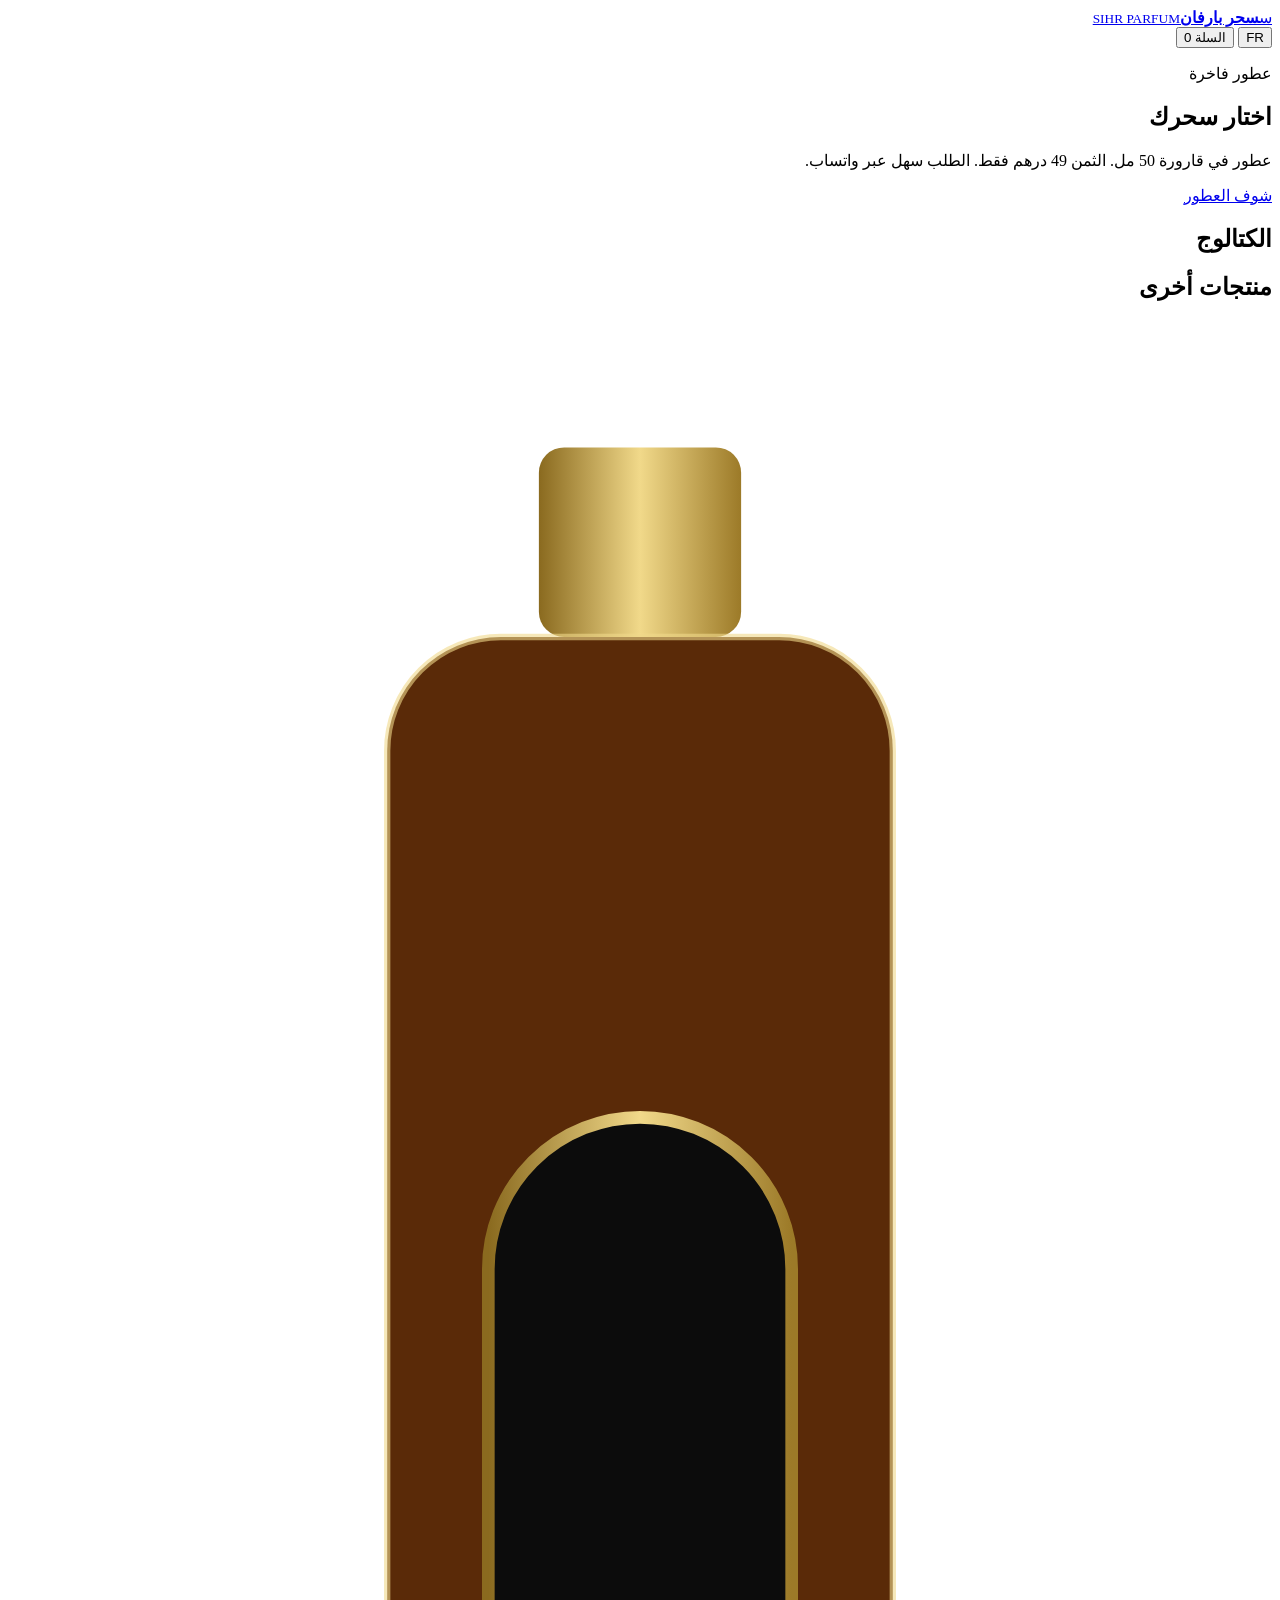
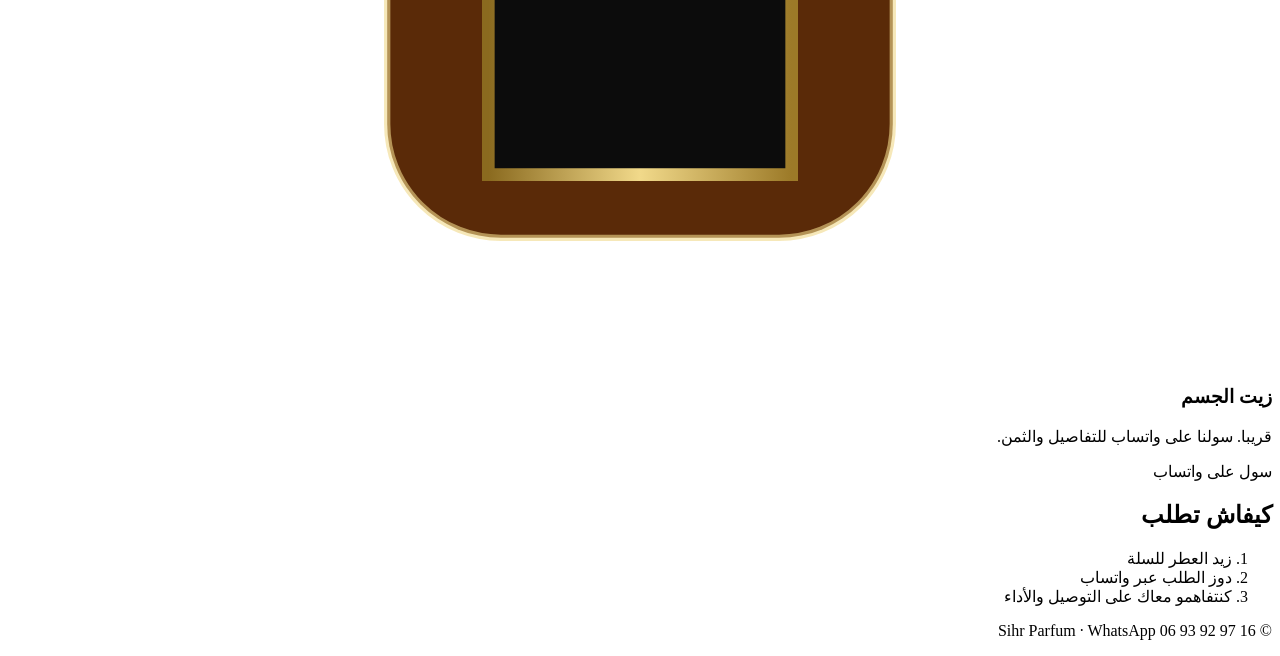
==== index.html @ 96562f35 "Fix missing newline at end of index.html" ====
<!doctype html>
<html lang="ar" dir="rtl">
<head>
<meta charset="utf-8">
<meta name="viewport" content="width=device-width,initial-scale=1">
<title>سحر بارفان | Sihr Parfum</title>
<meta name="description" content="سحر بارفان: عطور فاخرة 50 مل بـ 49 درهم. الطلب عبر واتساب. / Sihr Parfum: parfums 50 ml à 49 MAD, commande via WhatsApp.">
<meta name="theme-color" content="#3a0a17">
<link rel="stylesheet" href="style.css">
</head>
<body>
<header class="top">
  <a class="brand" href="#"><span class="mark">س</span><span><b data-i="brand">سحر بارفان</b><small>SIHR PARFUM</small></span></a>
  <div class="actions">
    <button id="lang" class="chip" aria-label="Language">FR</button>
    <button id="cartBtn" class="chip gold"><span data-i="cart">السلة</span> <span id="cnt">0</span></button>
  </div>
</header>

<section class="hero">
  <p class="eyebrow" data-i="eyebrow">عطور فاخرة</p>
  <h1 data-i="h1">اختار سحرك</h1>
  <p class="sub" data-i="sub">عطور في قارورة 50 مل. الثمن 49 درهم فقط. الطلب سهل عبر واتساب.</p>
  <a class="btn" href="#shop" data-i="shop">شوف العطور</a>
</section>

<section id="shop" class="wrap">
  <h2 data-i="catalog">الكتالوج</h2>
  <div id="grid" class="grid"></div>

  <h2 data-i="more">منتجات أخرى</h2>
  <div class="grid"><article class="card oil">
    <div class="art"><svg viewBox="0 0 200 260"><use href="#oilbottle"/></svg></div>
    <h3 data-i="oil">زيت الجسم</h3>
    <p class="muted" data-i="oilnote">قريبا. سولنا على واتساب للتفاصيل والثمن.</p>
    <a class="btn small" id="oilAsk" target="_blank" rel="noopener" data-i="ask">سول على واتساب</a>
  </article></div>
</section>

<section class="wrap how">
  <h2 data-i="howT">كيفاش تطلب</h2>
  <ol><li data-i="h1s">زيد العطر للسلة</li><li data-i="h2s">دوز الطلب عبر واتساب</li><li data-i="h3s">كنتفاهمو معاك على التوصيل والأداء</li></ol>
</section>

<footer>
  <p>© Sihr Parfum · <a id="waFoot" target="_blank" rel="noopener">WhatsApp 06 93 92 97 16</a></p>
</footer>

<div id="drawer" class="drawer" hidden>
  <div class="panel">
    <button class="x" id="closeCart" aria-label="close">✕</button>
    <h2 data-i="cart">السلة</h2>
    <div id="items"></div>
    <p id="empty" class="muted" data-i="empty">السلة فارغة.</p>
    <div class="total"><span data-i="total">المجموع</span><b id="total">0</b></div>
    <label><span data-i="name">الاسم</span><input id="name" autocomplete="name"></label>
    <label><span data-i="city">المدينة (اختياري)</span><input id="city" autocomplete="address-level2"></label>
    <a id="send" class="btn" target="_blank" rel="noopener" data-i="send">طلب عبر واتساب</a>
    <p class="muted tiny" data-i="cod">الأداء عند التوصيل، كنتفاهمو عليه فواتساب.</p>
  </div>
</div>

<div id="modal" class="drawer" hidden>
  <div class="panel" id="detail"></div>
</div>

<svg width="0" height="0" style="position:absolute">
 <defs>
  <linearGradient id="g" x1="0" x2="1"><stop offset="0" stop-color="#8a6a1f"/><stop offset=".5" stop-color="#f1d98a"/><stop offset="1" stop-color="#9c7a28"/></linearGradient>
  <linearGradient id="gl" x1="0" x2="1"><stop offset="0" stop-color="#d9dde2" stop-opacity=".55"/><stop offset=".4" stop-color="#fff" stop-opacity=".8"/><stop offset="1" stop-color="#9aa0a8" stop-opacity=".5"/></linearGradient>
  <symbol id="bottle" viewBox="0 0 200 260">
   <circle cx="100" cy="30" r="22" fill="url(#g)"/>
   <rect x="86" y="50" width="28" height="22" fill="url(#g)"/>
   <rect x="52" y="72" width="96" height="170" rx="14" fill="url(#gl)" stroke="#f1d98a" stroke-opacity=".5"/>
   <path d="M70 232V150a30 30 0 0 1 60 0v82z" fill="#0c0c0c"/>
   <path d="M70 232V150a30 30 0 0 1 60 0v82z" fill="none" stroke="url(#g)" stroke-width="2"/>
  </symbol>
  <symbol id="oilbottle" viewBox="0 0 200 260">
   <rect x="84" y="20" width="32" height="30" rx="4" fill="url(#g)"/>
   <rect x="60" y="50" width="80" height="190" rx="18" fill="#5a2a08" stroke="#f1d98a" stroke-opacity=".6"/>
   <path d="M76 230V150a24 24 0 0 1 48 0v80z" fill="#0c0c0c" stroke="url(#g)" stroke-width="2"/>
  </symbol>
 </defs>
</svg>
<script src="app.js"></script>
</body>
</html>
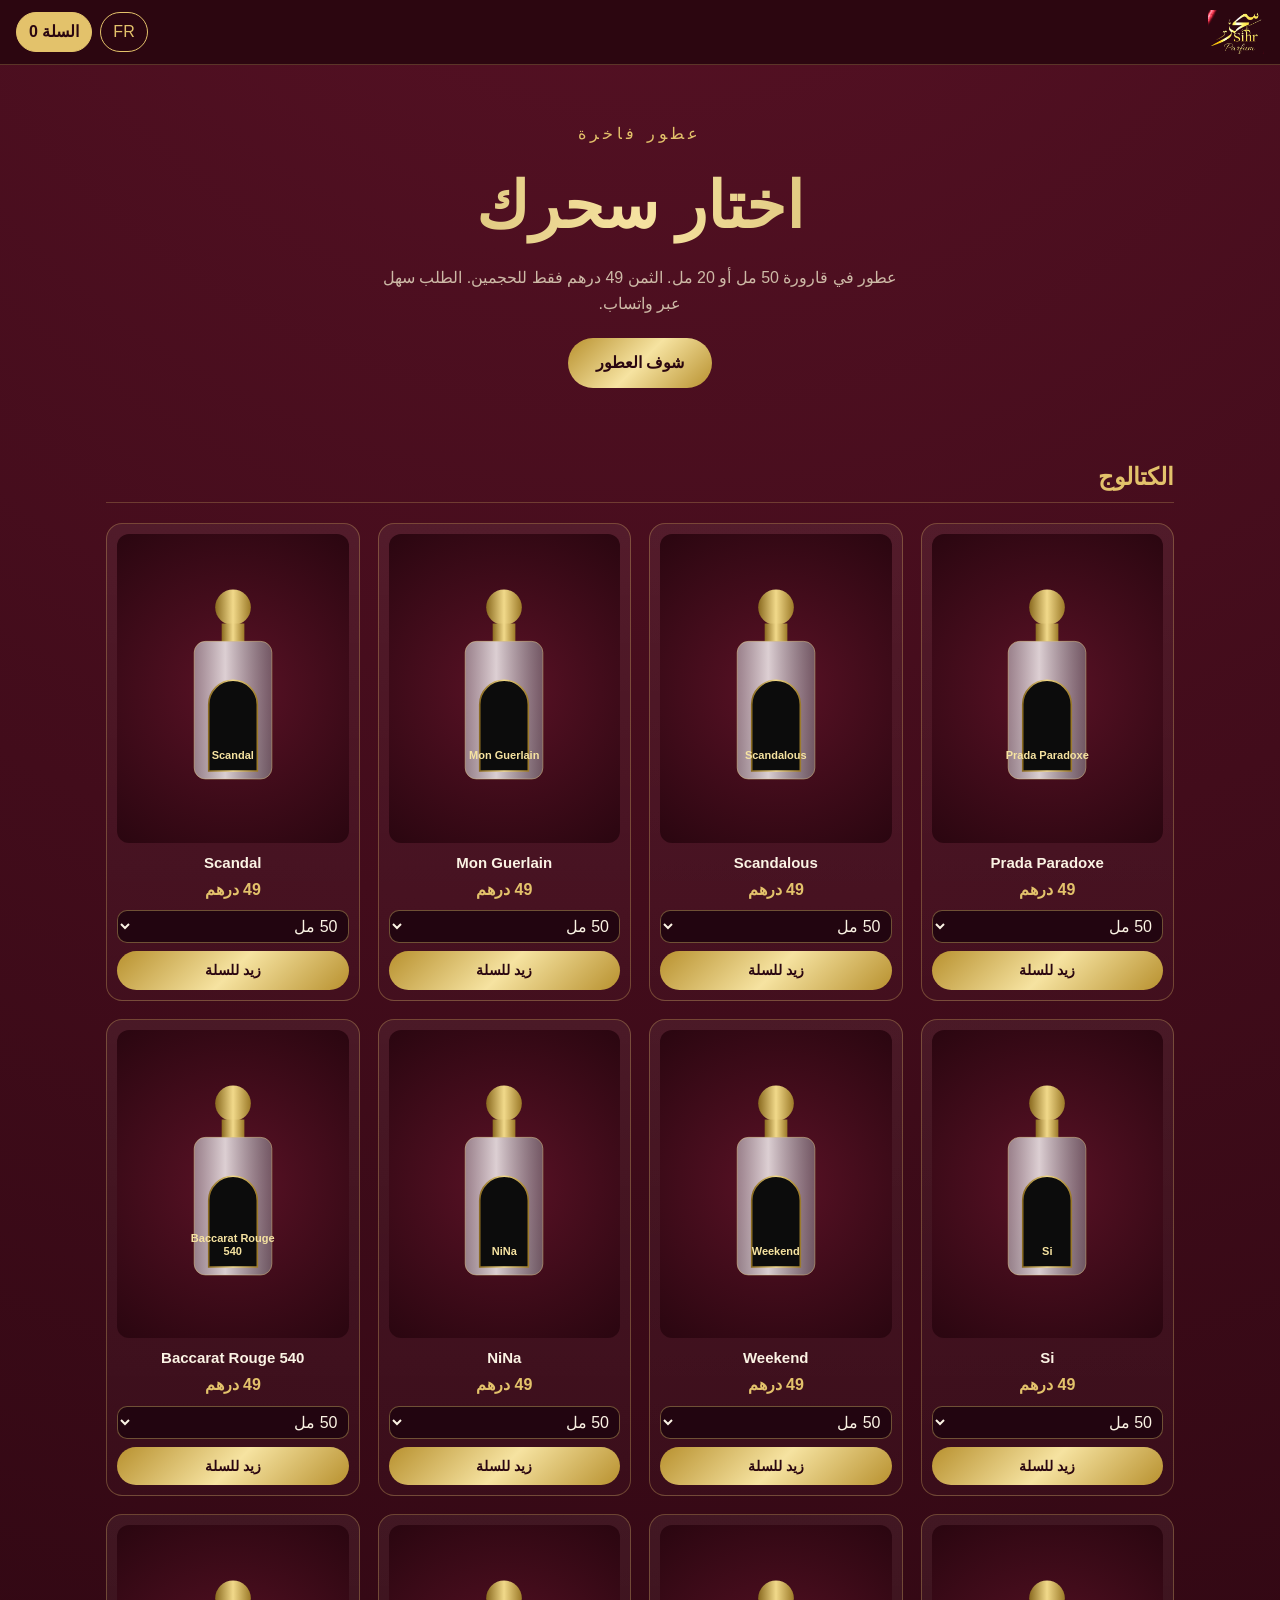
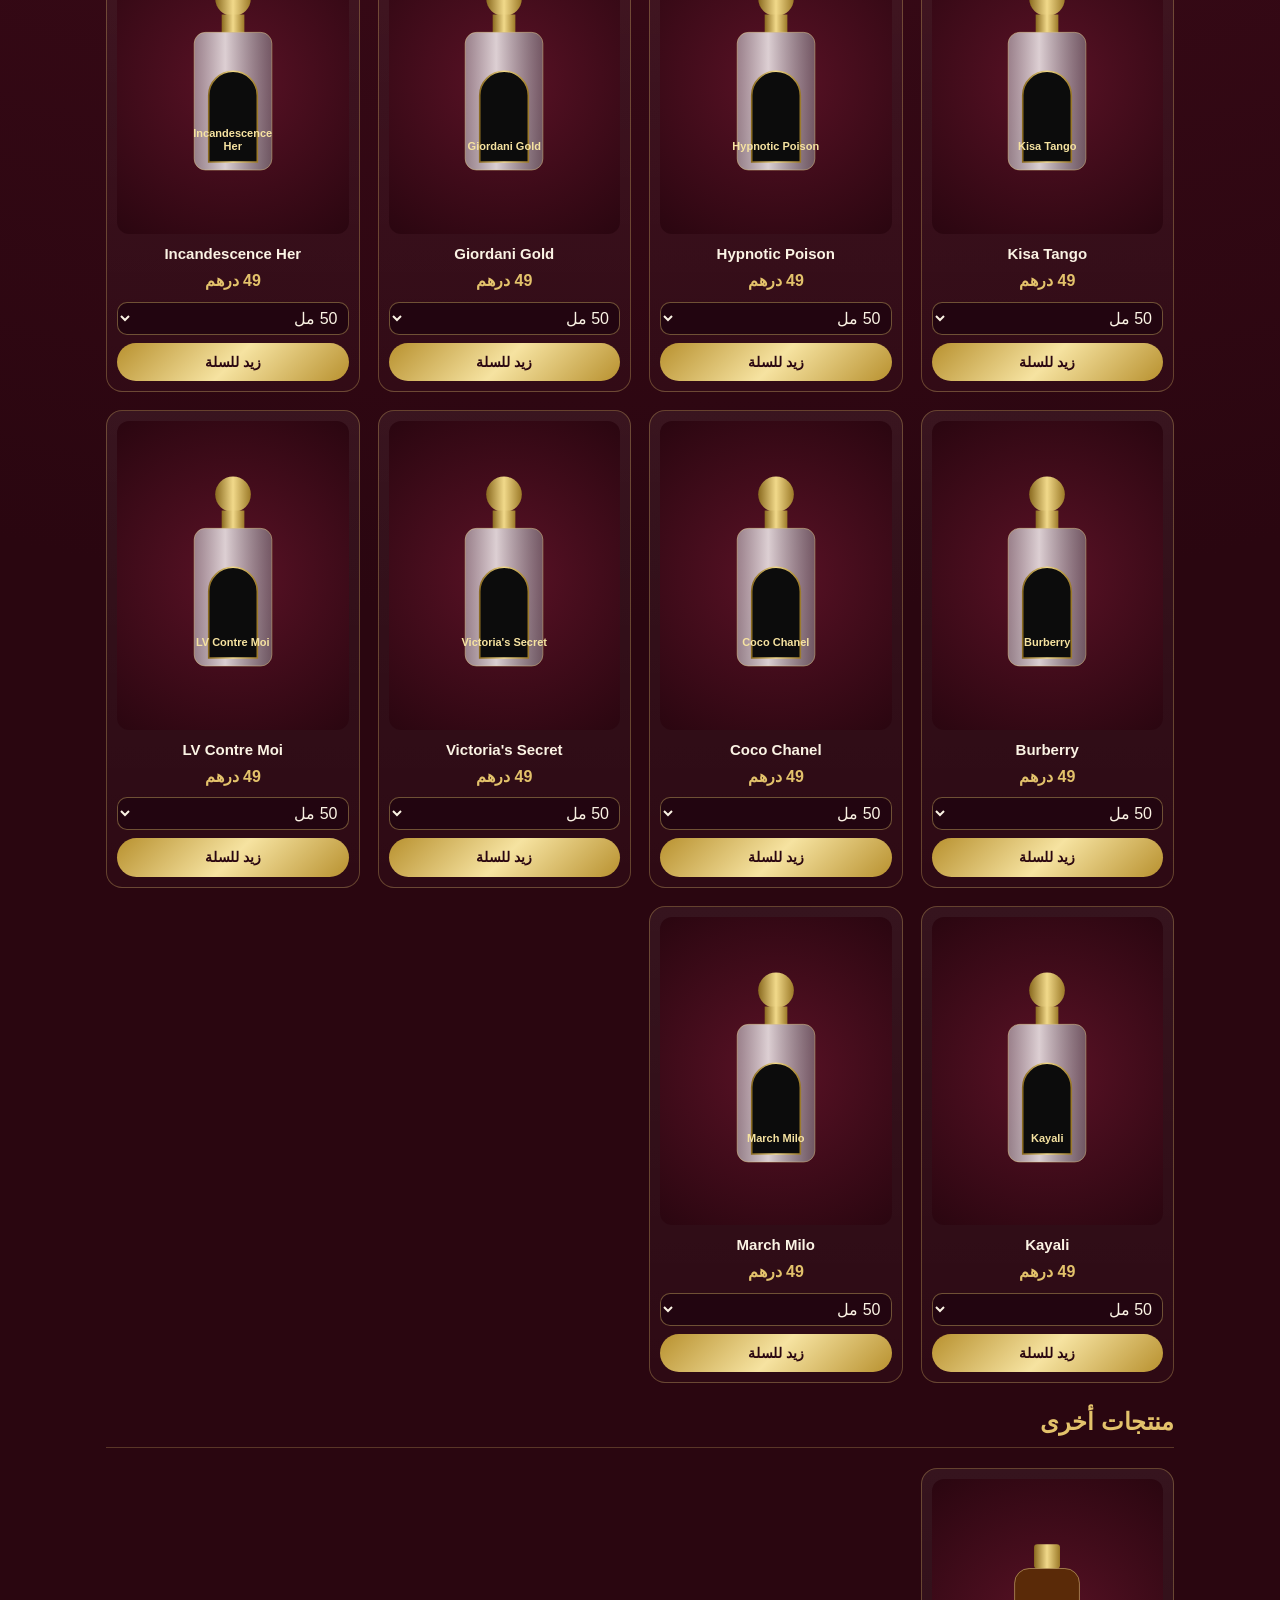
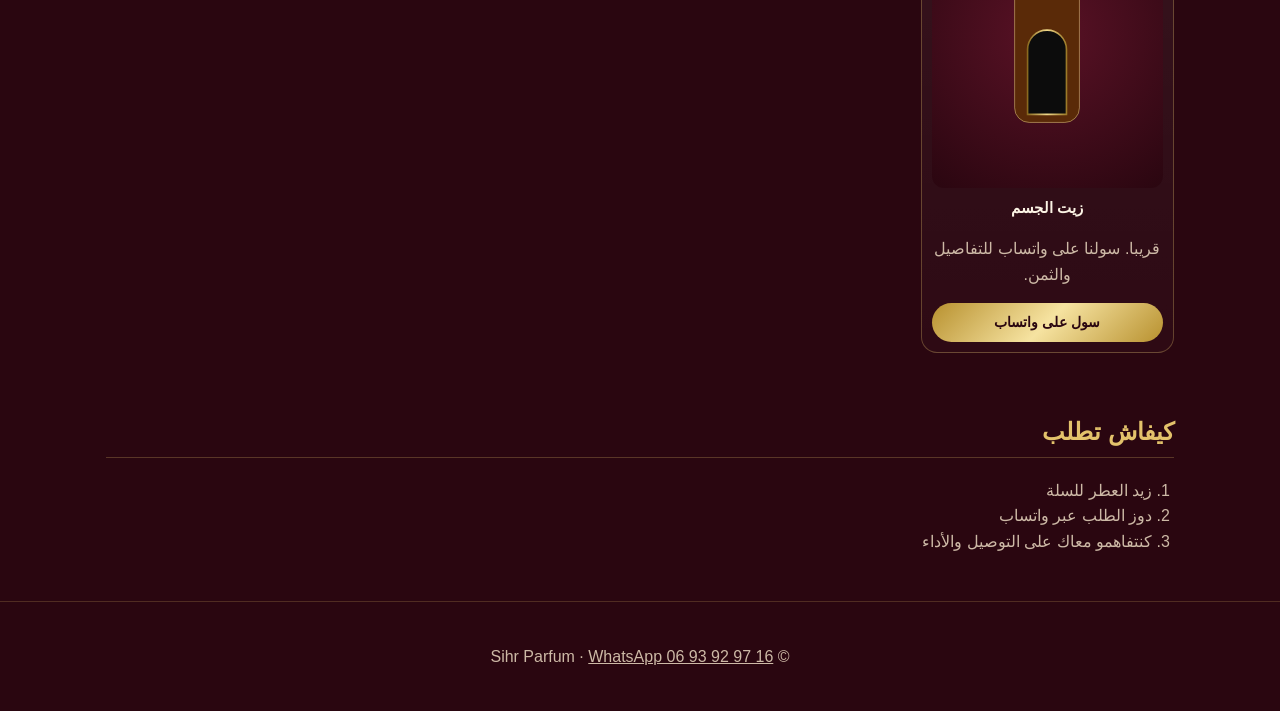
==== commit bd86332b: "Add favicon link and update brand logo" ====
--- a/index.html
+++ b/index.html
@@ -7,10 +7,11 @@
 <meta name="description" content="سحر بارفان: عطور فاخرة 50 مل بـ 49 درهم. الطلب عبر واتساب. / Sihr Parfum: parfums 50 ml à 49 MAD, commande via WhatsApp.">
 <meta name="theme-color" content="#3a0a17">
 <link rel="stylesheet" href="style.css">
+<link rel="icon" href="img/1-logo.png">
 </head>
 <body>
 <header class="top">
-  <a class="brand" href="#"><span class="mark">س</span><span><b data-i="brand">سحر بارفان</b><small>SIHR PARFUM</small></span></a>
+  <a class="brand" href="#"><img class="logo" src="img/1-logo.png" alt="Sihr Parfum" width="56" height="44"></a>
   <div class="actions">
     <button id="lang" class="chip" aria-label="Language">FR</button>
     <button id="cartBtn" class="chip gold"><span data-i="cart">السلة</span> <span id="cnt">0</span></button>
--- a/style.css
+++ b/style.css
@@ -0,0 +1,51 @@
+:root{--bg:#2a0610;--bg2:#3a0a17;--gold:#e3c26b;--gold2:#f6e3a1;--ink:#fbf3e4;--mut:#cdb9a6}
+*{box-sizing:border-box}
+body{margin:0;background:radial-gradient(circle at 50% -10%,#5a1226,var(--bg) 60%);color:var(--ink);font-family:"Segoe UI",Tahoma,Arial,sans-serif;line-height:1.6;min-height:100vh}
+a{color:inherit}
+.top{position:sticky;top:0;z-index:5;display:flex;justify-content:space-between;align-items:center;padding:10px 16px;background:rgba(42,6,16,.92);backdrop-filter:blur(8px);border-bottom:1px solid rgba(227,194,107,.25)}
+.brand{display:flex;gap:10px;align-items:center;text-decoration:none}
+.brand small{display:block;font-size:10px;letter-spacing:3px;color:var(--gold)}
+.mark{width:38px;height:38px;border-radius:50%;display:grid;place-items:center;font-size:22px;color:#2a0610;background:linear-gradient(135deg,#a8842c,var(--gold2),#a8842c)}
+.actions{display:flex;gap:8px}
+.chip{background:transparent;border:1px solid var(--gold);color:var(--gold);border-radius:20px;padding:6px 12px;font:inherit;cursor:pointer}
+.chip.gold{background:var(--gold);color:#2a0610;font-weight:700}
+.hero{text-align:center;padding:56px 20px 40px}
+.eyebrow{color:var(--gold);letter-spacing:4px;margin:0}
+.hero h1{font-size:clamp(36px,9vw,64px);margin:8px 0;background:linear-gradient(90deg,#a8842c,var(--gold2),#a8842c);-webkit-background-clip:text;background-clip:text;color:transparent}
+.sub{max-width:520px;margin:0 auto 22px;color:var(--mut)}
+.btn{display:inline-block;background:linear-gradient(135deg,#b8912f,var(--gold2),#b8912f);color:#2a0610;font-weight:700;text-decoration:none;border:0;border-radius:28px;padding:12px 28px;cursor:pointer;font:inherit;font-weight:700}
+.btn.small{padding:8px 18px;font-size:14px}
+.wrap{max-width:1100px;margin:auto;padding:10px 16px 30px}
+h2{color:var(--gold);border-bottom:1px solid rgba(227,194,107,.25);padding-bottom:6px}
+.grid{display:grid;grid-template-columns:repeat(2,1fr);gap:12px}
+@media(min-width:700px){.grid{grid-template-columns:repeat(4,1fr);gap:18px}}
+.card{background:linear-gradient(180deg,rgba(255,255,255,.06),rgba(255,255,255,.02));border:1px solid rgba(227,194,107,.3);border-radius:16px;padding:10px;text-align:center;display:flex;flex-direction:column}
+.card .art{cursor:pointer;aspect-ratio:3/4;display:grid;place-items:center;background:radial-gradient(circle,#5a1226,#2a0610);border-radius:12px;overflow:hidden;position:relative}
+.card .art svg{width:70%;height:auto}
+.card .art .nm{position:absolute;bottom:26%;left:0;right:0;font-size:11px;color:var(--gold2);font-weight:700;padding:0 30%;line-height:1.2;pointer-events:none}
+.card h3{margin:8px 0 0;font-size:15px}
+.price{color:var(--gold);font-weight:700;margin:2px 0 8px}
+.muted{color:var(--mut)}.tiny{font-size:12px}
+.how ol{padding-inline-start:22px;color:var(--mut)}
+footer{text-align:center;padding:26px;color:var(--mut);border-top:1px solid rgba(227,194,107,.2)}
+.drawer{position:fixed;inset:0;background:rgba(0,0,0,.65);z-index:10;display:flex;justify-content:center;align-items:flex-end}
+.drawer[hidden]{display:none}
+.panel{position:relative;background:var(--bg2);width:100%;max-width:520px;max-height:92vh;overflow:auto;border-radius:20px 20px 0 0;padding:20px;border:1px solid rgba(227,194,107,.35)}
+@media(min-width:700px){.drawer{align-items:center}.panel{border-radius:20px}}
+.x{position:absolute;top:10px;inset-inline-start:12px;background:none;border:0;color:var(--gold);font-size:20px;cursor:pointer}
+.row{display:flex;justify-content:space-between;align-items:center;gap:8px;padding:8px 0;border-bottom:1px solid rgba(255,255,255,.1)}
+.qty button{width:28px;height:28px;border-radius:50%;border:1px solid var(--gold);background:none;color:var(--gold);cursor:pointer}
+.qty span{display:inline-block;min-width:24px;text-align:center}
+.total{display:flex;justify-content:space-between;font-size:18px;margin:14px 0;color:var(--gold)}
+label{display:block;margin:8px 0}label span{display:block;font-size:13px;color:var(--mut)}
+input{width:100%;padding:10px;border-radius:10px;border:1px solid rgba(227,194,107,.4);background:#220510;color:var(--ink);font:inherit}
+#send{display:block;text-align:center;margin-top:12px}
+#send.off{opacity:.4;pointer-events:none}
+.dart{max-width:220px;margin:0 auto 10px}
+.dart .art{aspect-ratio:3/4;display:grid;place-items:center;background:radial-gradient(circle,#5a1226,#2a0610);border-radius:14px;position:relative}
+.dart svg{width:70%}
+.notes{background:rgba(255,255,255,.05);border-radius:12px;padding:10px 14px;margin:10px 0}
+.notes div{display:flex;gap:10px}.notes b{color:var(--gold);min-width:60px}
+.dn{text-align:center;margin:0}
+
+.sz{background:#220510;color:var(--ink);border:1px solid rgba(227,194,107,.4);border-radius:10px;padding:6px;margin:0 0 8px;font:inherit}
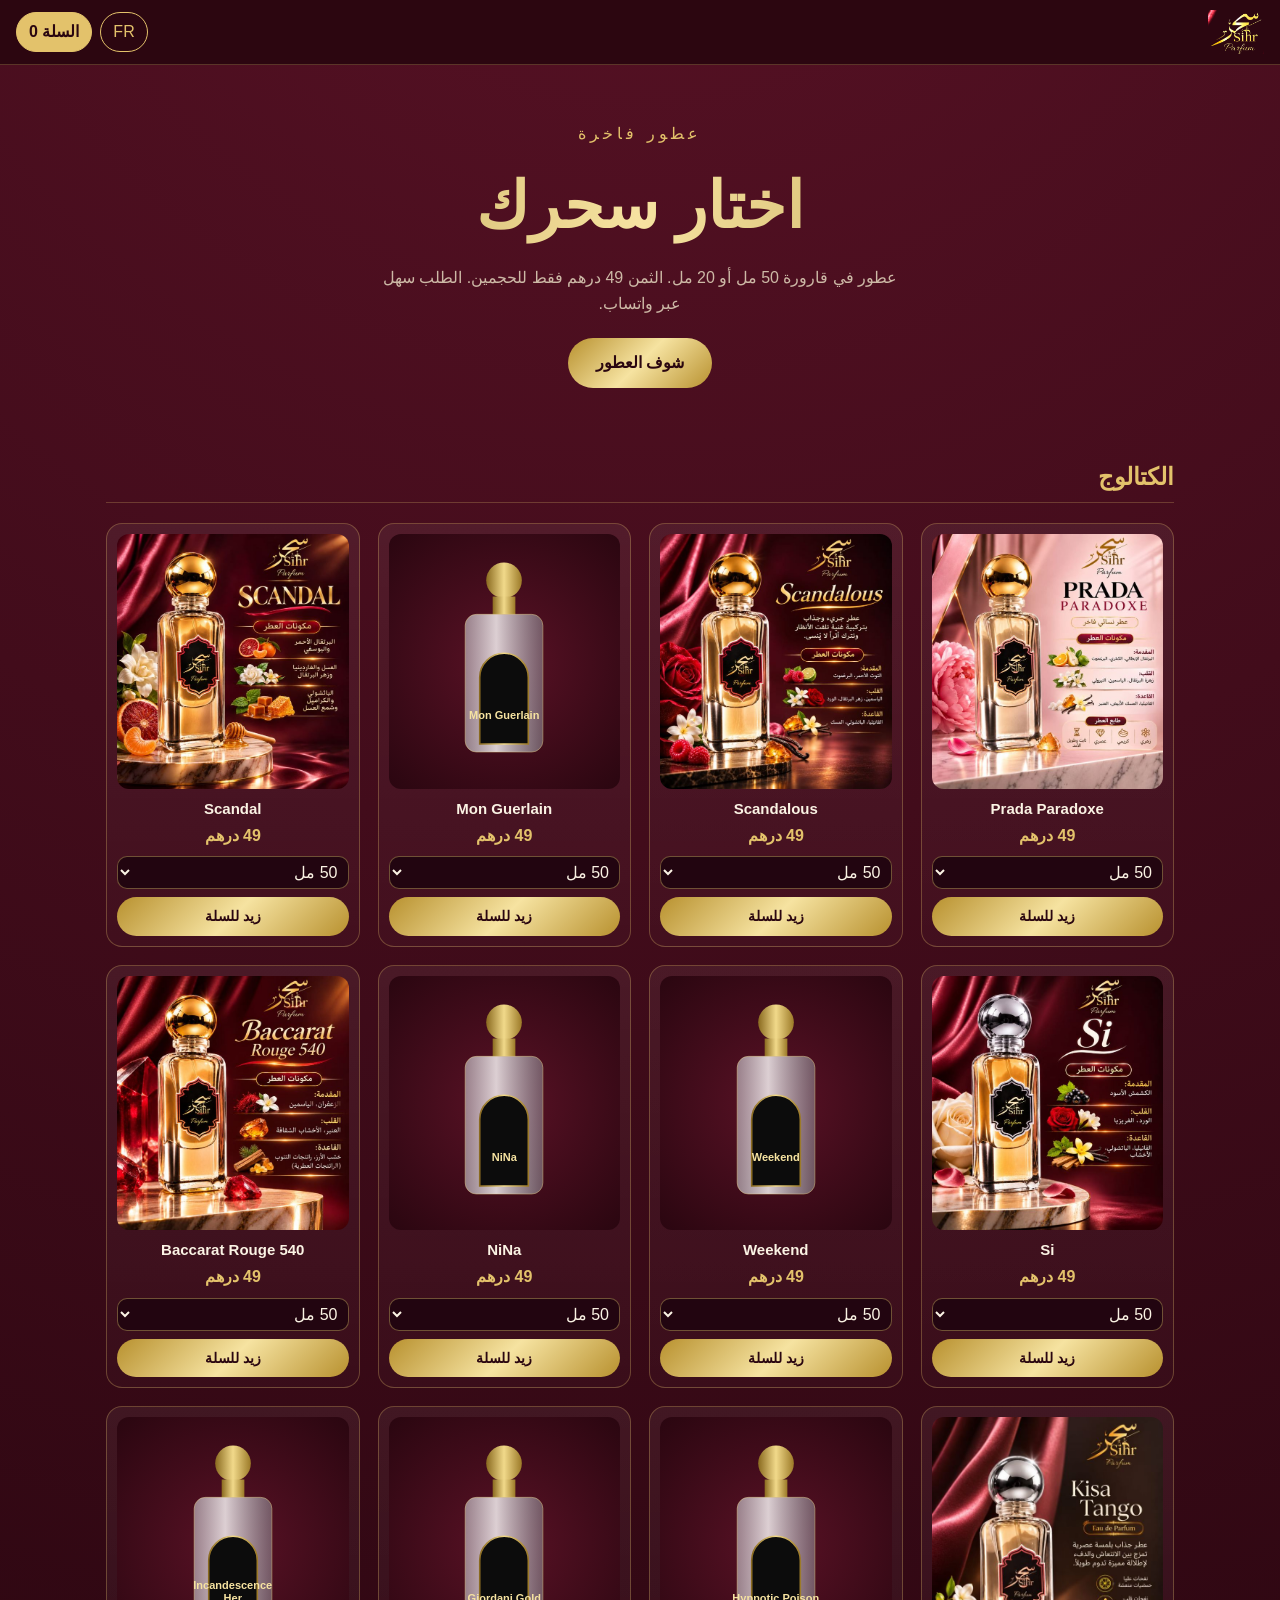
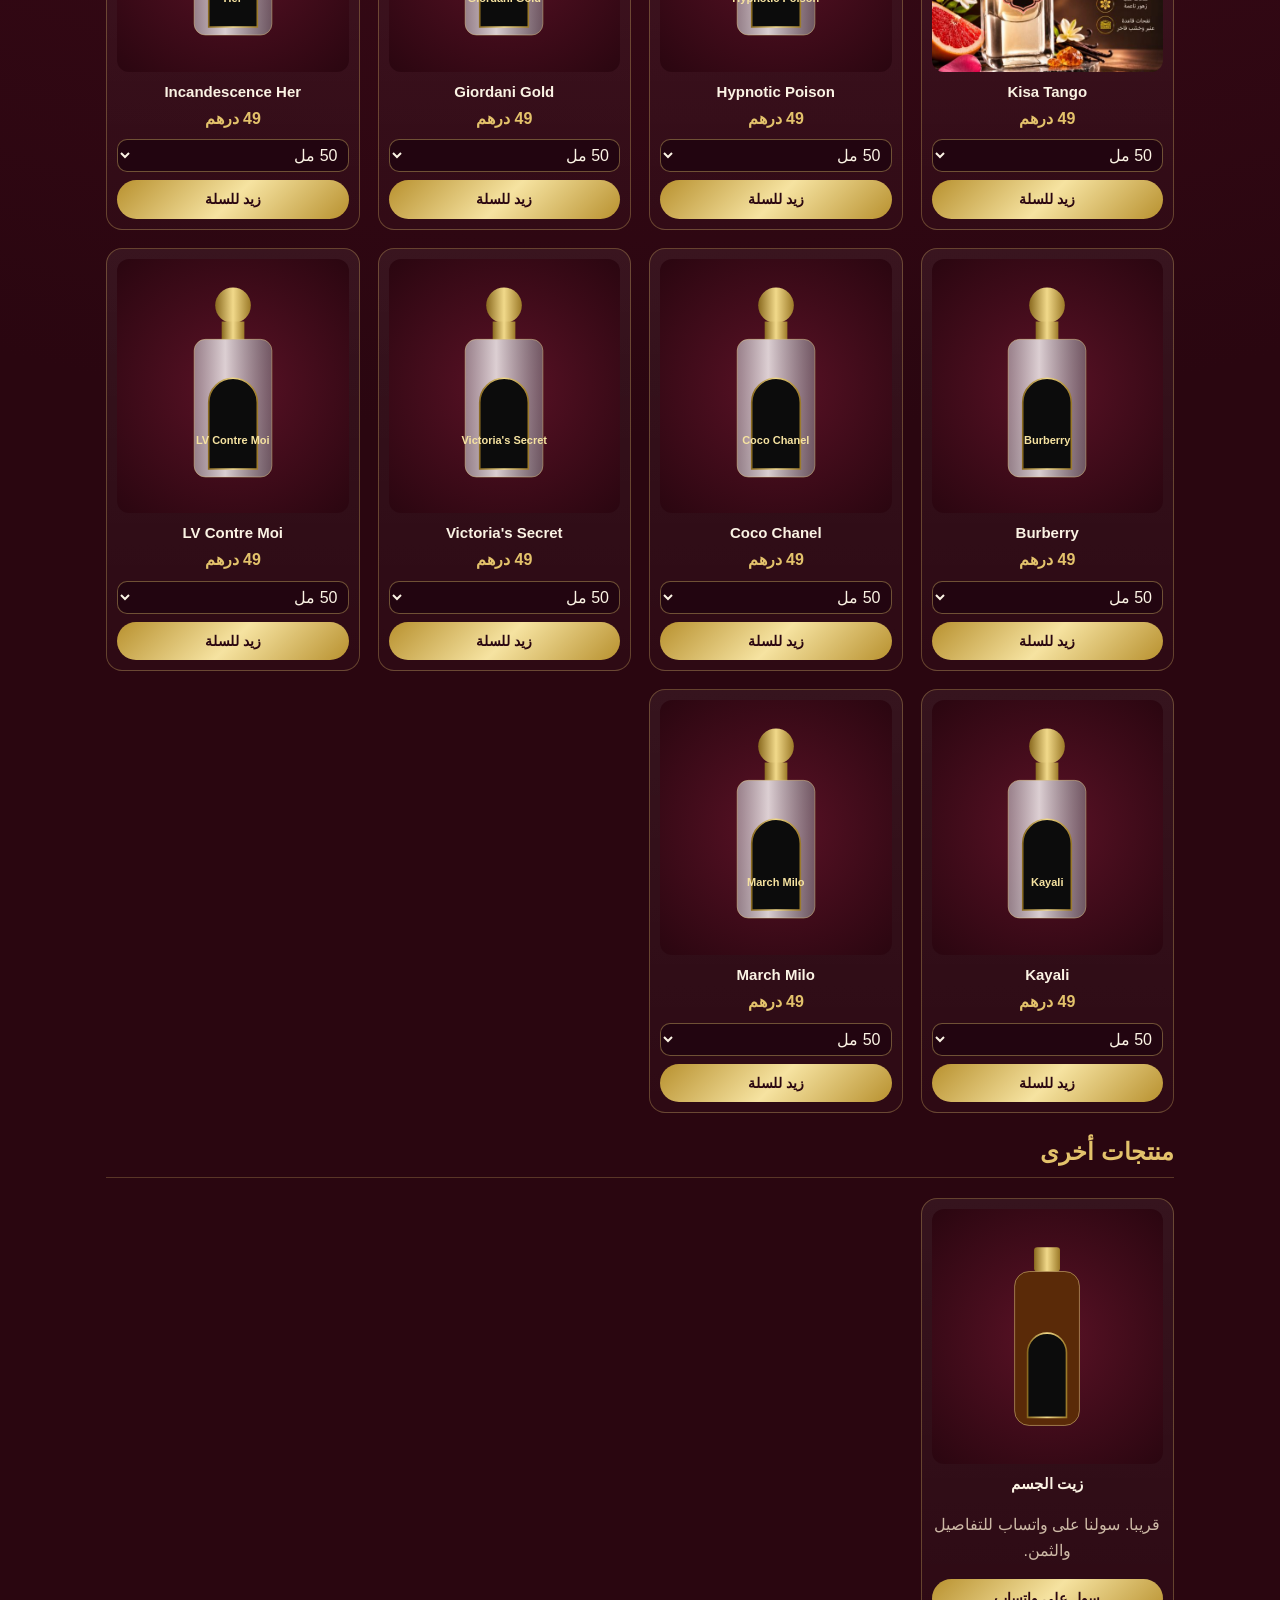
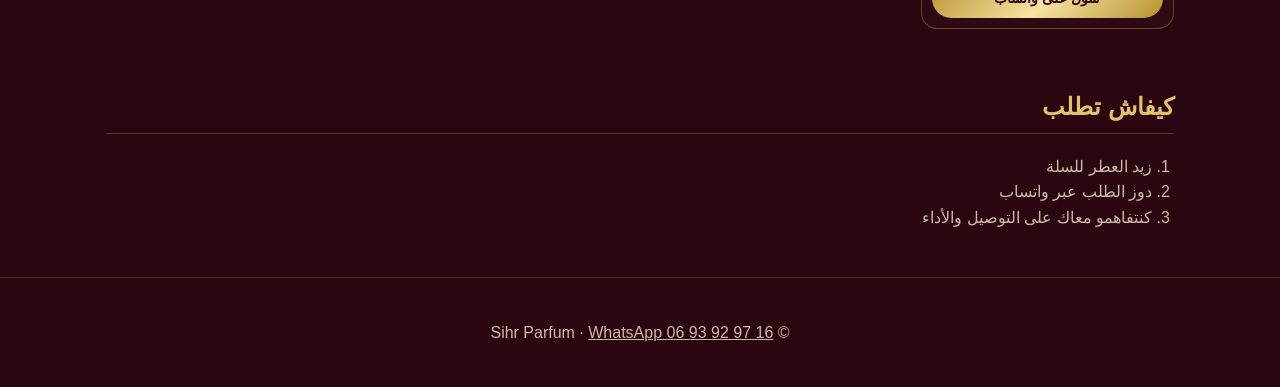
==== commit 3b360445: "Update logo dimensions and product description" ====
--- a/index.html
+++ b/index.html
@@ -11,7 +11,7 @@
 </head>
 <body>
 <header class="top">
-  <a class="brand" href="#"><img class="logo" src="img/1-logo.png" alt="Sihr Parfum" width="56" height="44"></a>
+  <a class="brand" href="#"><img class="logo" src="img/1-logo.png" alt="Sihr Parfum" width="61" height="48"></a>
   <div class="actions">
     <button id="lang" class="chip" aria-label="Language">FR</button>
     <button id="cartBtn" class="chip gold"><span data-i="cart">السلة</span> <span id="cnt">0</span></button>
@@ -21,7 +21,8 @@
 <section class="hero">
   <p class="eyebrow" data-i="eyebrow">عطور فاخرة</p>
   <h1 data-i="h1">اختار سحرك</h1>
-  <p class="sub" data-i="sub">عطور في قارورة 50 مل. الثمن 49 درهم فقط. الطلب سهل عبر واتساب.</p>
+  <p class="sub" data-i="sub">عطور في قارورة 50 مل أو 20 مل. الثمن 49 درهم فقط للحجمين.</p>
+  <div class="carousel"><div id="hero" class="slides"></div><div id="dots" class="dots"></div></div>
   <a class="btn" href="#shop" data-i="shop">شوف العطور</a>
 </section>
 
@@ -47,6 +48,8 @@
   <p>© Sihr Parfum · <a id="waFoot" target="_blank" rel="noopener">WhatsApp 06 93 92 97 16</a></p>
 </footer>
 
+<button id="bar" class="bar" hidden><span id="barTxt"></span></button>
+<div id="toast" class="toast"></div>
 <div id="drawer" class="drawer" hidden>
   <div class="panel">
     <button class="x" id="closeCart" aria-label="close">✕</button>
--- a/style.css
+++ b/style.css
@@ -49,3 +49,8 @@
 .dn{text-align:center;margin:0}
 
 .sz{background:#220510;color:var(--ink);border:1px solid rgba(227,194,107,.4);border-radius:10px;padding:6px;margin:0 0 8px;font:inherit}
+
+.card .art img{width:100%;height:100%;object-fit:cover}
+.card .art{aspect-ratio:1/1.1}
+.dart.wide{max-width:100%}
+.logo{height:44px;width:auto;display:block}
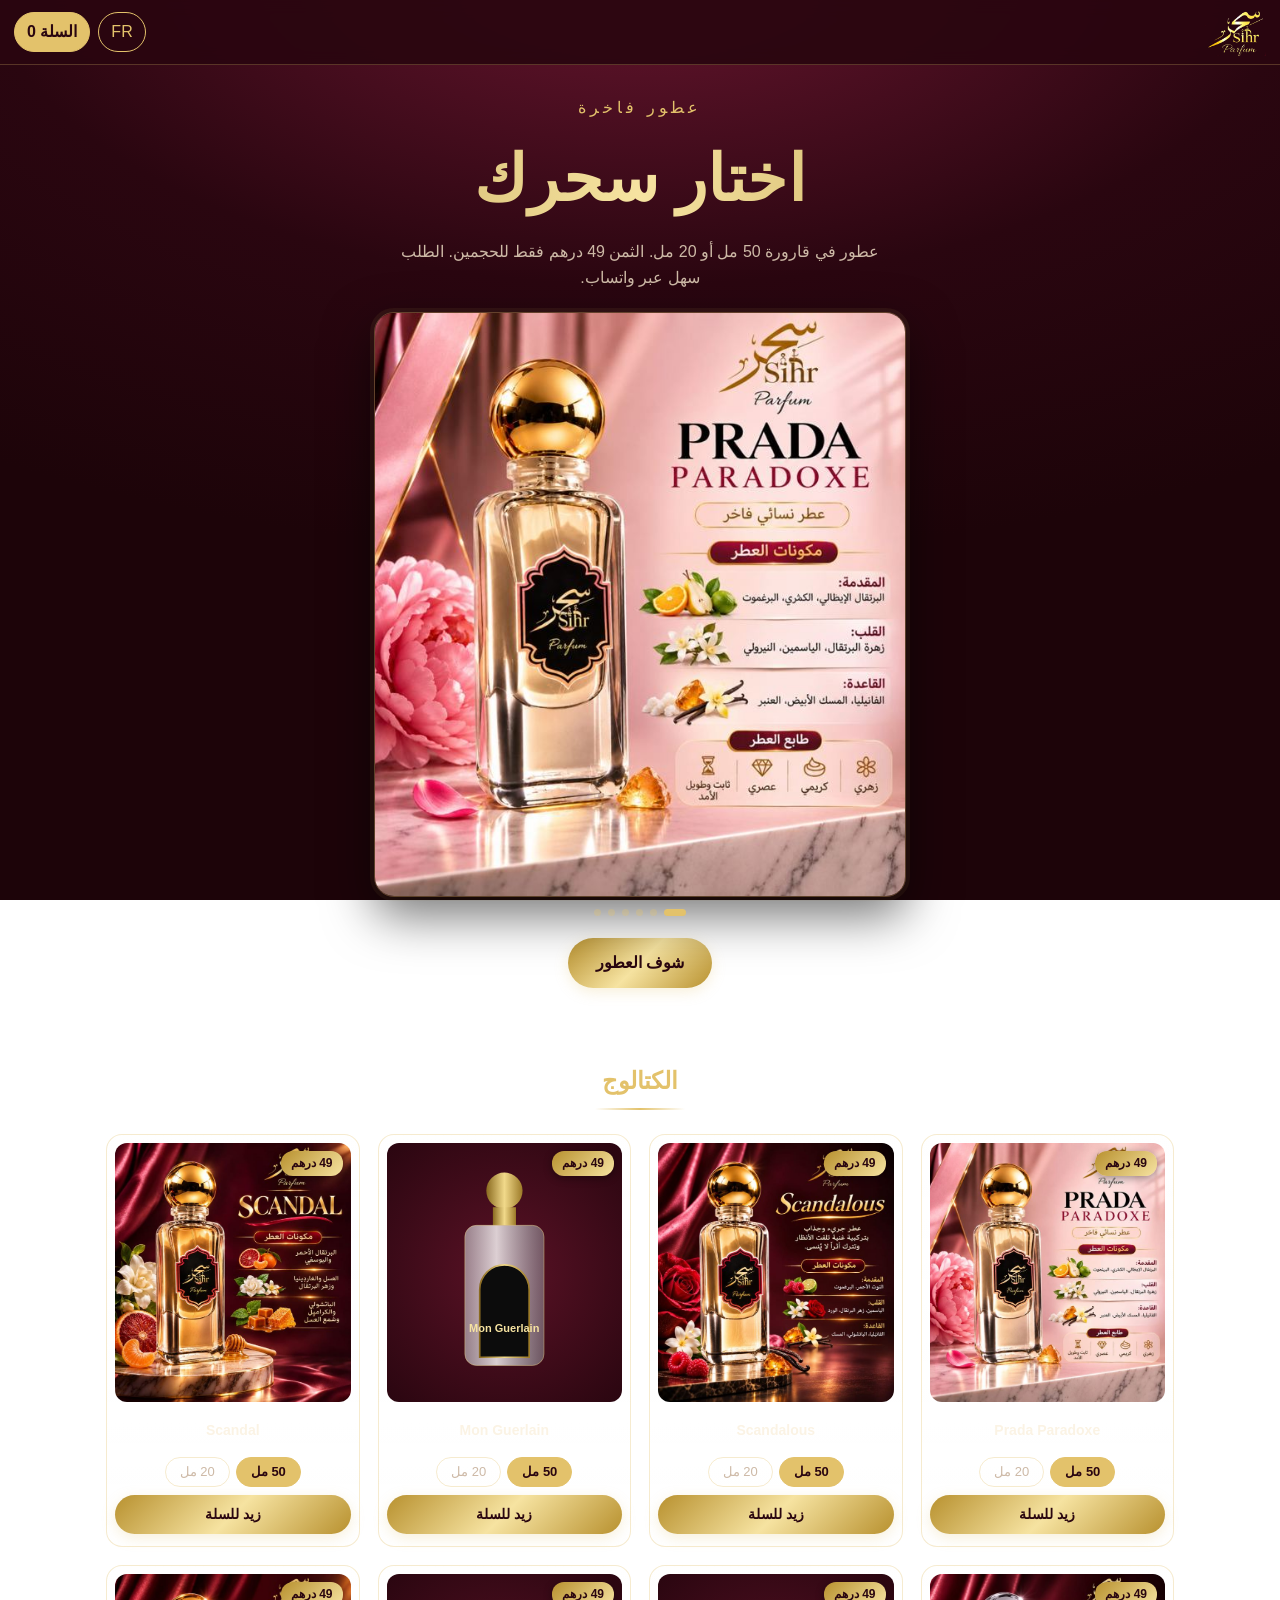
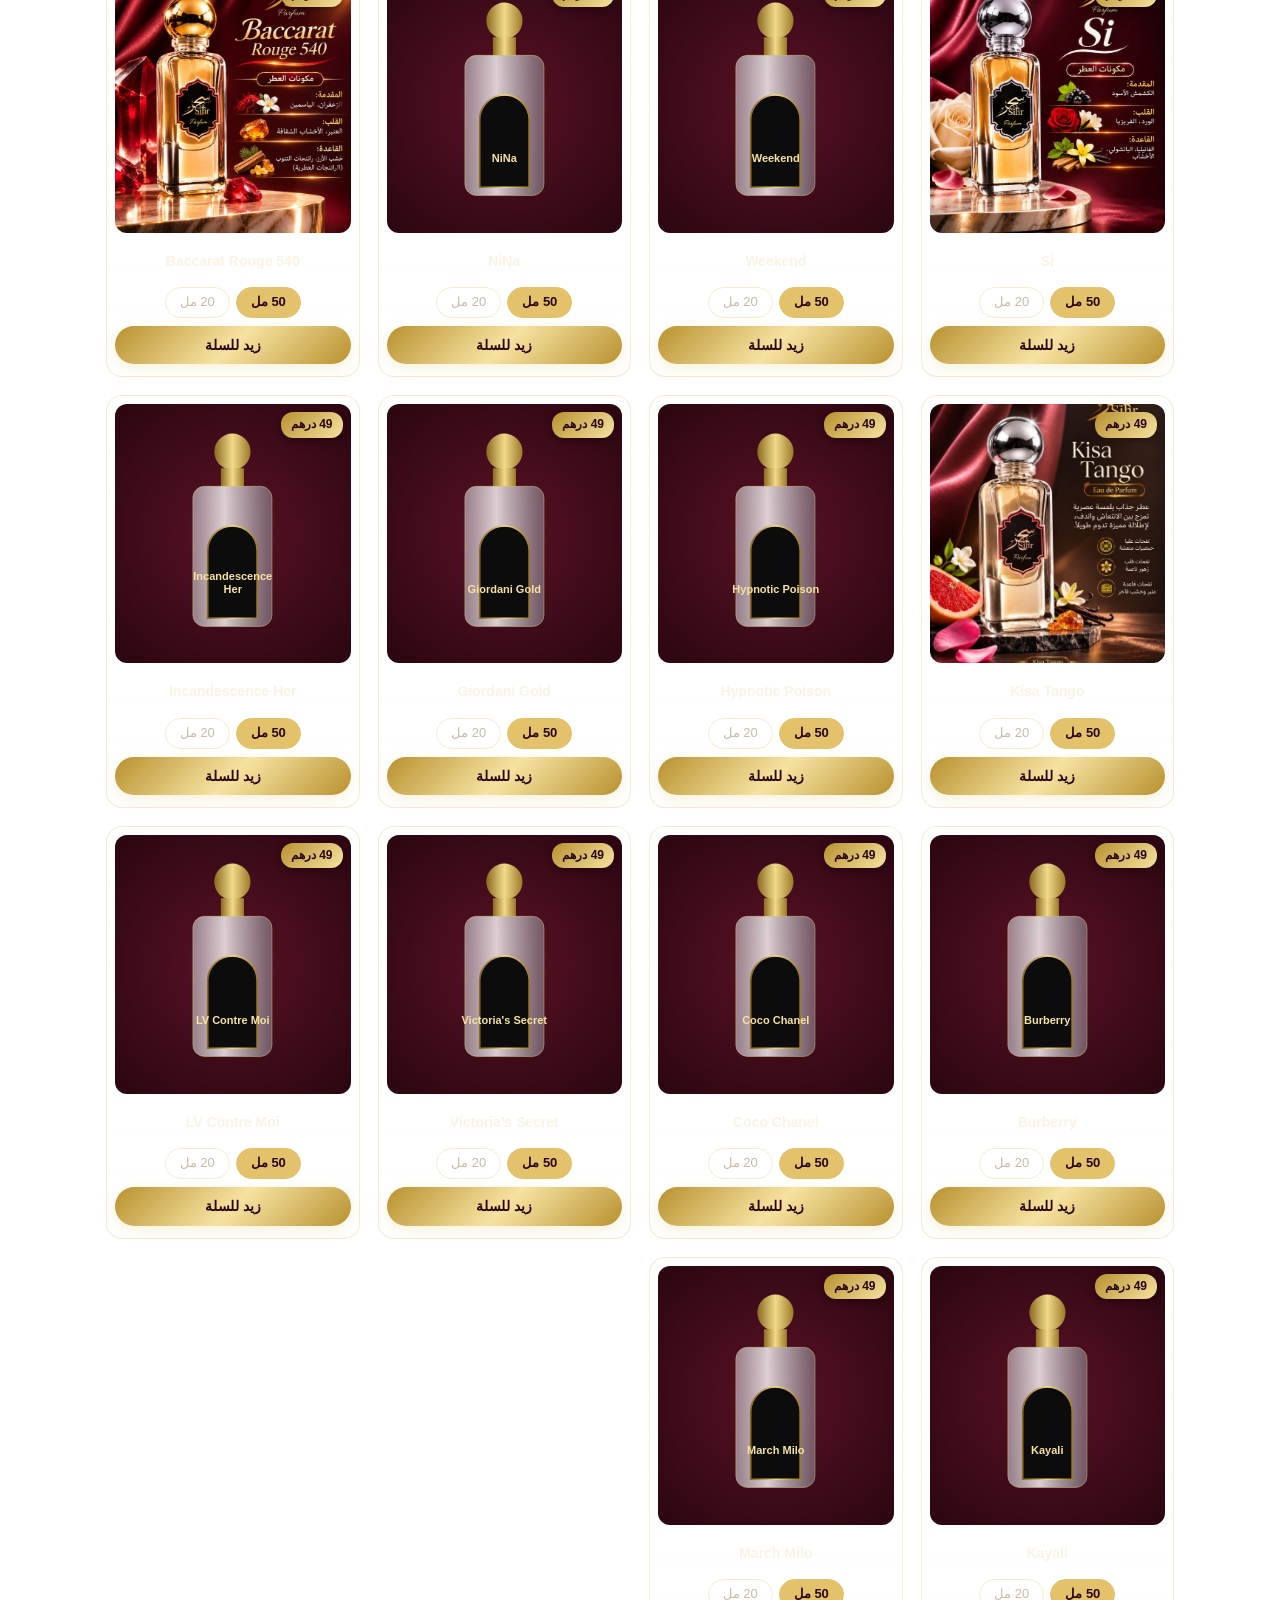
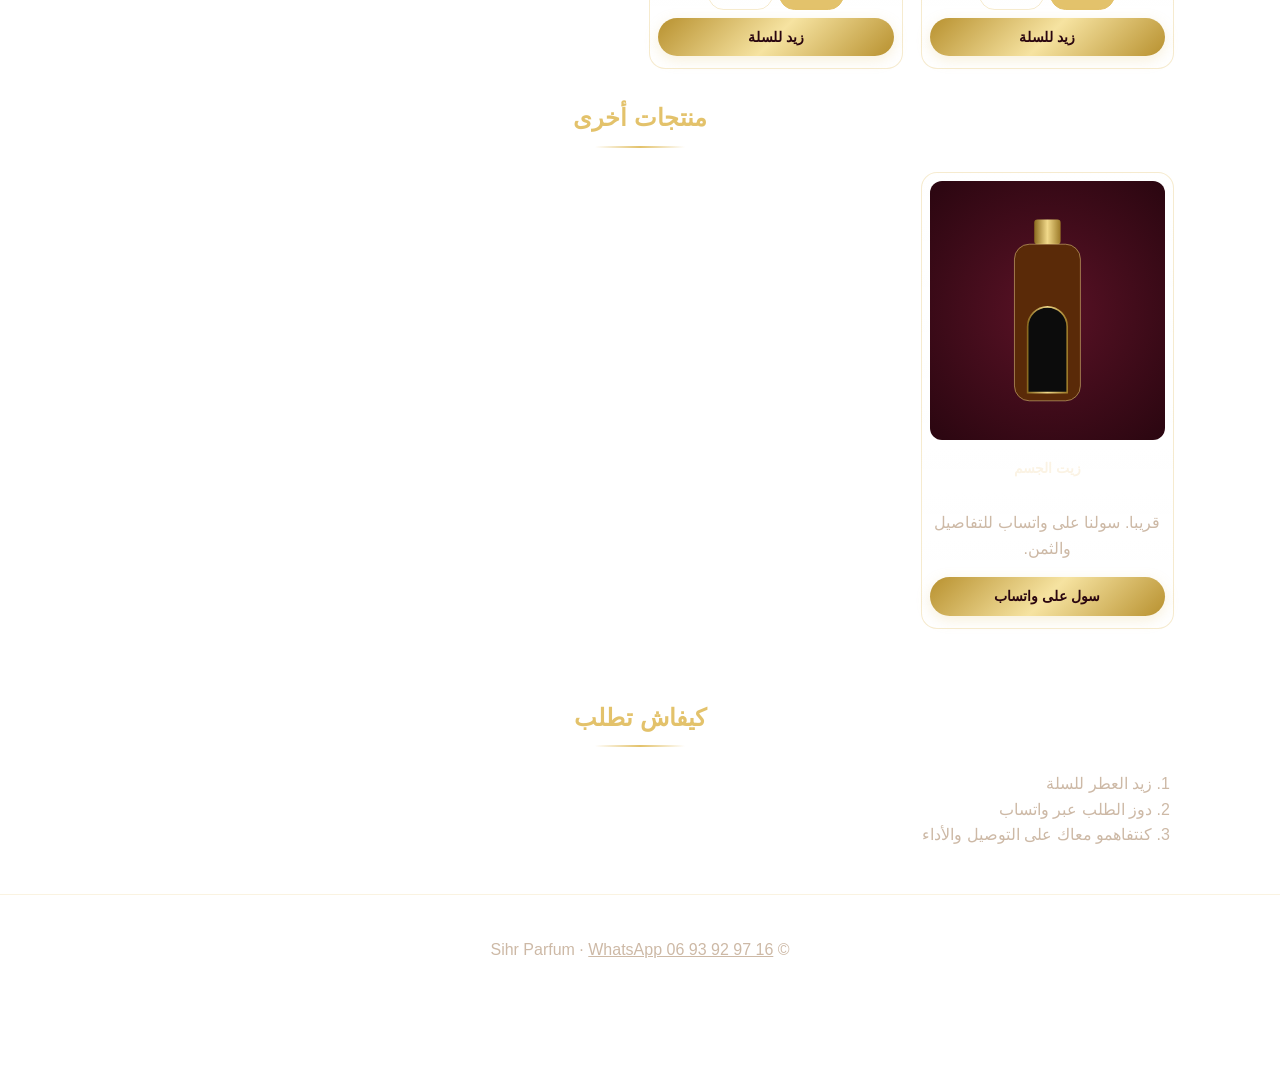
==== commit a80ef181: "Update favicon and logo in index.html" ====
--- a/index.html
+++ b/index.html
@@ -7,11 +7,11 @@
 <meta name="description" content="سحر بارفان: عطور فاخرة 50 مل بـ 49 درهم. الطلب عبر واتساب. / Sihr Parfum: parfums 50 ml à 49 MAD, commande via WhatsApp.">
 <meta name="theme-color" content="#3a0a17">
 <link rel="stylesheet" href="style.css">
-<link rel="icon" href="img/1-logo.png">
+<link rel="icon" href="img/8-logo.png">
 </head>
 <body>
 <header class="top">
-  <a class="brand" href="#"><img class="logo" src="img/1-logo.png" alt="Sihr Parfum" width="61" height="48"></a>
+  <a class="brand" href="#"><img class="logo" src="img/8-logo.png" alt="Sihr Parfum" width="61" height="48"></a>
   <div class="actions">
     <button id="lang" class="chip" aria-label="Language">FR</button>
     <button id="cartBtn" class="chip gold"><span data-i="cart">السلة</span> <span id="cnt">0</span></button>
--- a/style.css
+++ b/style.css
@@ -53,4 +53,54 @@
 .card .art img{width:100%;height:100%;object-fit:cover}
 .card .art{aspect-ratio:1/1.1}
 .dart.wide{max-width:100%}
-.logo{height:44px;width:auto;display:block}
+.logo{height:48px;width:auto;display:block}
+
+/* v2 */
+:root{--line:rgba(227,194,107,.32)}
+body{background:radial-gradient(1200px 600px at 50% -5%,#6a1630 0,#2a0610 55%,#1d0409 100%) fixed}
+.top{padding:8px 14px}
+.hero{padding:30px 0 34px}
+.hero h1{font-family:"Amiri","Traditional Arabic",Georgia,serif;letter-spacing:.5px}
+.hero .sub{padding:0 18px}
+.carousel{position:relative;max-width:560px;margin:6px auto 22px;padding:0 14px}
+.slides{display:flex;overflow-x:auto;scroll-snap-type:x mandatory;scrollbar-width:none;border-radius:20px;border:1px solid var(--line);box-shadow:0 18px 50px rgba(0,0,0,.55),0 0 0 4px rgba(227,194,107,.07)}
+.slides::-webkit-scrollbar{display:none}
+.slide{flex:0 0 100%;scroll-snap-align:center;cursor:pointer;aspect-ratio:1/1.1}
+.slide img{width:100%;height:100%;object-fit:cover;display:block}
+.dots{display:flex;justify-content:center;gap:7px;margin-top:12px}
+.dots i{width:7px;height:7px;border-radius:50%;background:rgba(227,194,107,.3);transition:.3s;cursor:pointer}
+.dots i.on{background:var(--gold);width:22px;border-radius:5px}
+h2{text-align:center;border:0;font-size:24px;position:relative;margin:30px 0 18px}
+h2:after{content:"";display:block;width:90px;height:2px;margin:8px auto 0;background:linear-gradient(90deg,transparent,var(--gold),transparent)}
+.card{padding:8px 8px 12px;transition:transform .25s,box-shadow .25s;border-color:var(--line)}
+.card:hover{transform:translateY(-4px);box-shadow:0 12px 30px rgba(0,0,0,.45)}
+.media{position:relative;cursor:pointer;border-radius:12px;overflow:hidden}
+.media .art{aspect-ratio:1/1.1;border-radius:0}
+.badge{position:absolute;top:8px;inset-inline-start:8px;background:linear-gradient(135deg,#b8912f,var(--gold2));color:#2a0610;font-weight:700;font-size:12px;padding:3px 10px;border-radius:12px;box-shadow:0 2px 8px rgba(0,0,0,.4)}
+.card h3{font-size:14px;margin:10px 0 8px;min-height:2.6em;display:flex;align-items:center;justify-content:center}
+.pills{display:flex;justify-content:center;gap:6px;margin-bottom:8px}
+.pill{background:transparent;color:var(--mut);border:1px solid var(--line);border-radius:16px;padding:4px 14px;font:inherit;font-size:13px;cursor:pointer;transition:.2s}
+.pill.on{background:var(--gold);color:#2a0610;border-color:var(--gold);font-weight:700}
+.btn.full{display:block;width:100%;text-align:center;margin-top:10px}
+.btn{box-shadow:0 4px 14px rgba(227,194,107,.25)}
+.btn:active{transform:scale(.97)}
+.panel{animation:up .28s ease}
+@keyframes up{from{transform:translateY(40px);opacity:0}to{transform:none;opacity:1}}
+.dart{max-width:100%;border-radius:14px;overflow:hidden;margin-bottom:12px}
+.dart img{display:block}
+.dart .art{aspect-ratio:1/1.1}
+.notes{border:1px solid var(--line)}
+.notes .nt{display:block;margin-bottom:6px}
+.notes div{padding:5px 0;border-top:1px solid rgba(255,255,255,.08)}
+.dn{font-size:22px;margin:4px 0}.panel .pills{margin:8px 0}
+.bar{position:fixed;bottom:14px;left:50%;transform:translateX(-50%);z-index:8;background:linear-gradient(135deg,#b8912f,var(--gold2),#b8912f);color:#2a0610;font:inherit;font-weight:700;border:0;border-radius:30px;padding:13px 26px;box-shadow:0 8px 28px rgba(0,0,0,.6);cursor:pointer;animation:up .3s ease;white-space:nowrap}
+.bar[hidden]{display:none}
+.toast{position:fixed;top:68px;left:50%;transform:translate(-50%,-20px);background:#1d0409;border:1px solid var(--gold);color:var(--gold2);padding:8px 18px;border-radius:20px;z-index:20;opacity:0;pointer-events:none;transition:.25s}
+.toast.show{opacity:1;transform:translate(-50%,0)}
+footer{padding-bottom:90px}
+@media(prefers-reduced-motion:reduce){*{animation:none!important;transition:none!important}}
+.grid{grid-template-columns:repeat(2,minmax(0,1fr))}
+@media(min-width:700px){.grid{grid-template-columns:repeat(4,minmax(0,1fr))}}
+.media img,.dart img{width:100%;height:auto;display:block}
+.media img{aspect-ratio:1/1.1;object-fit:cover}
+.slide img{max-width:100%}
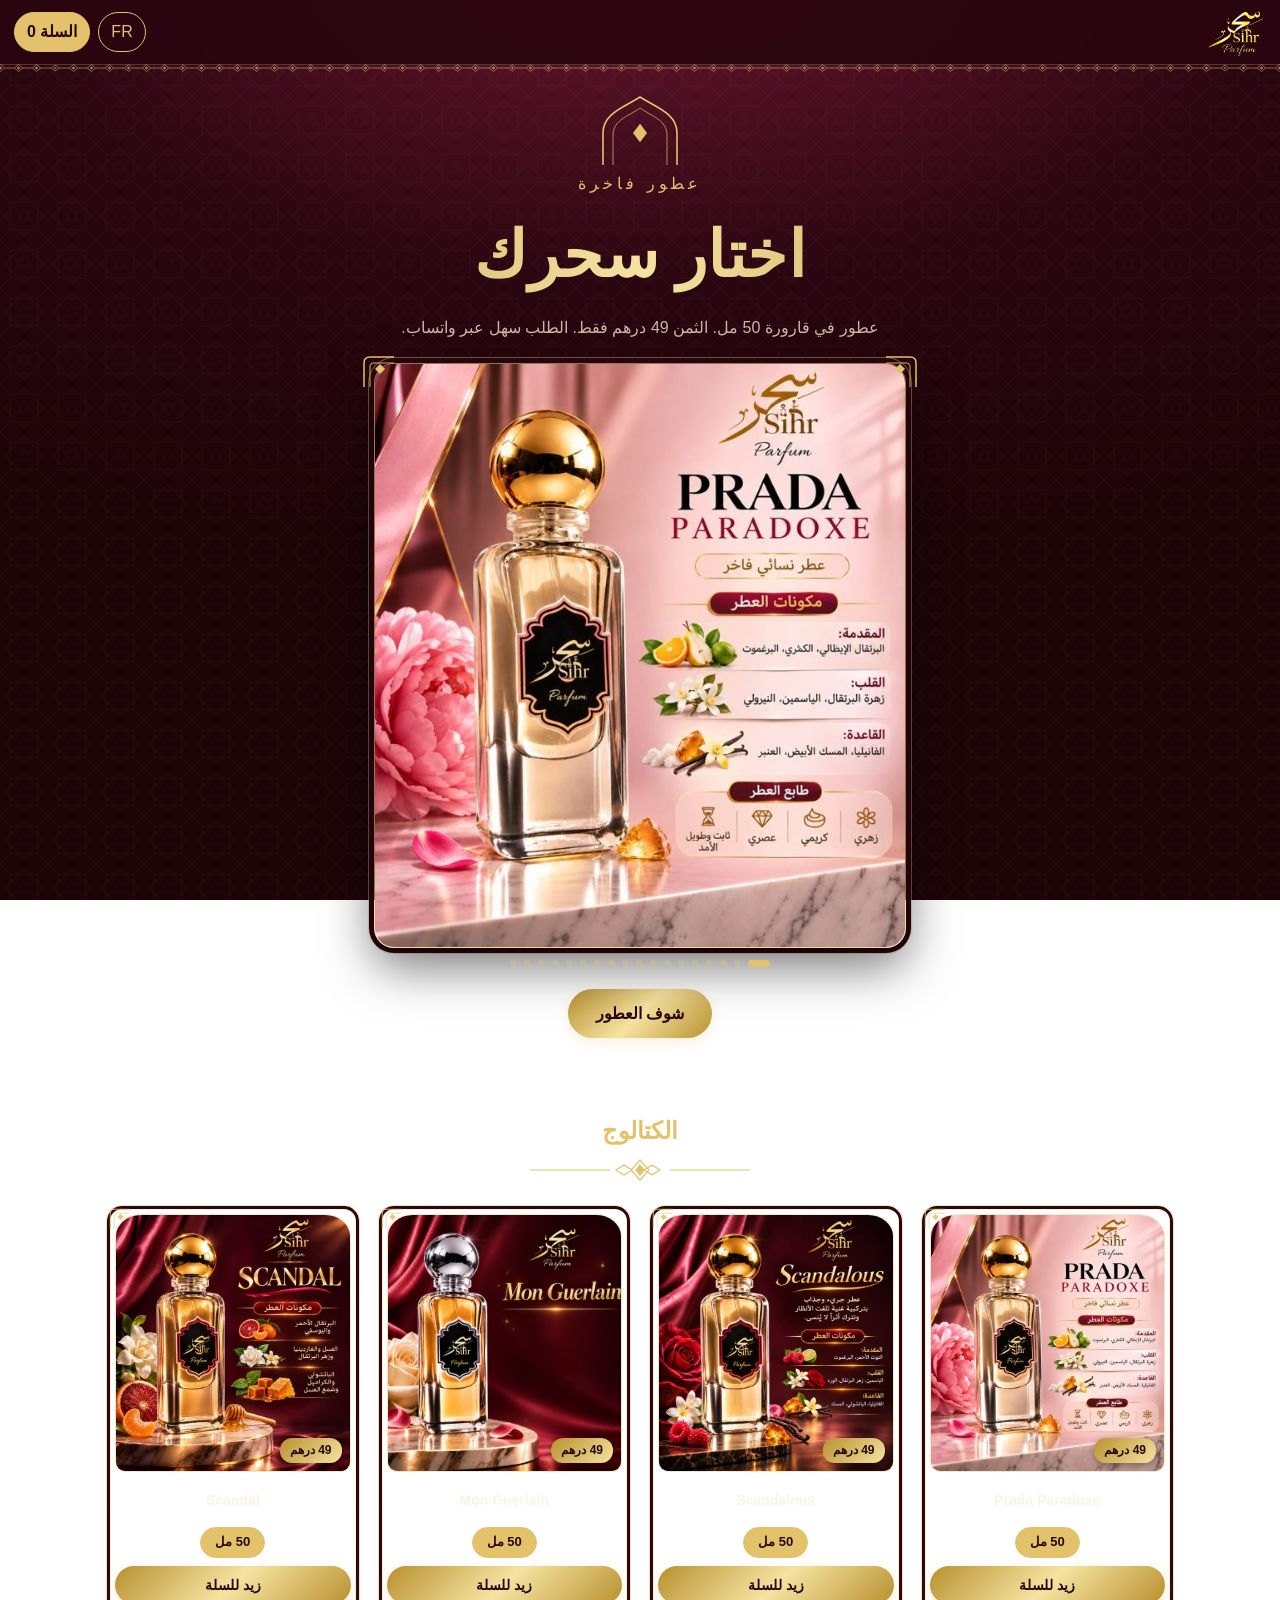
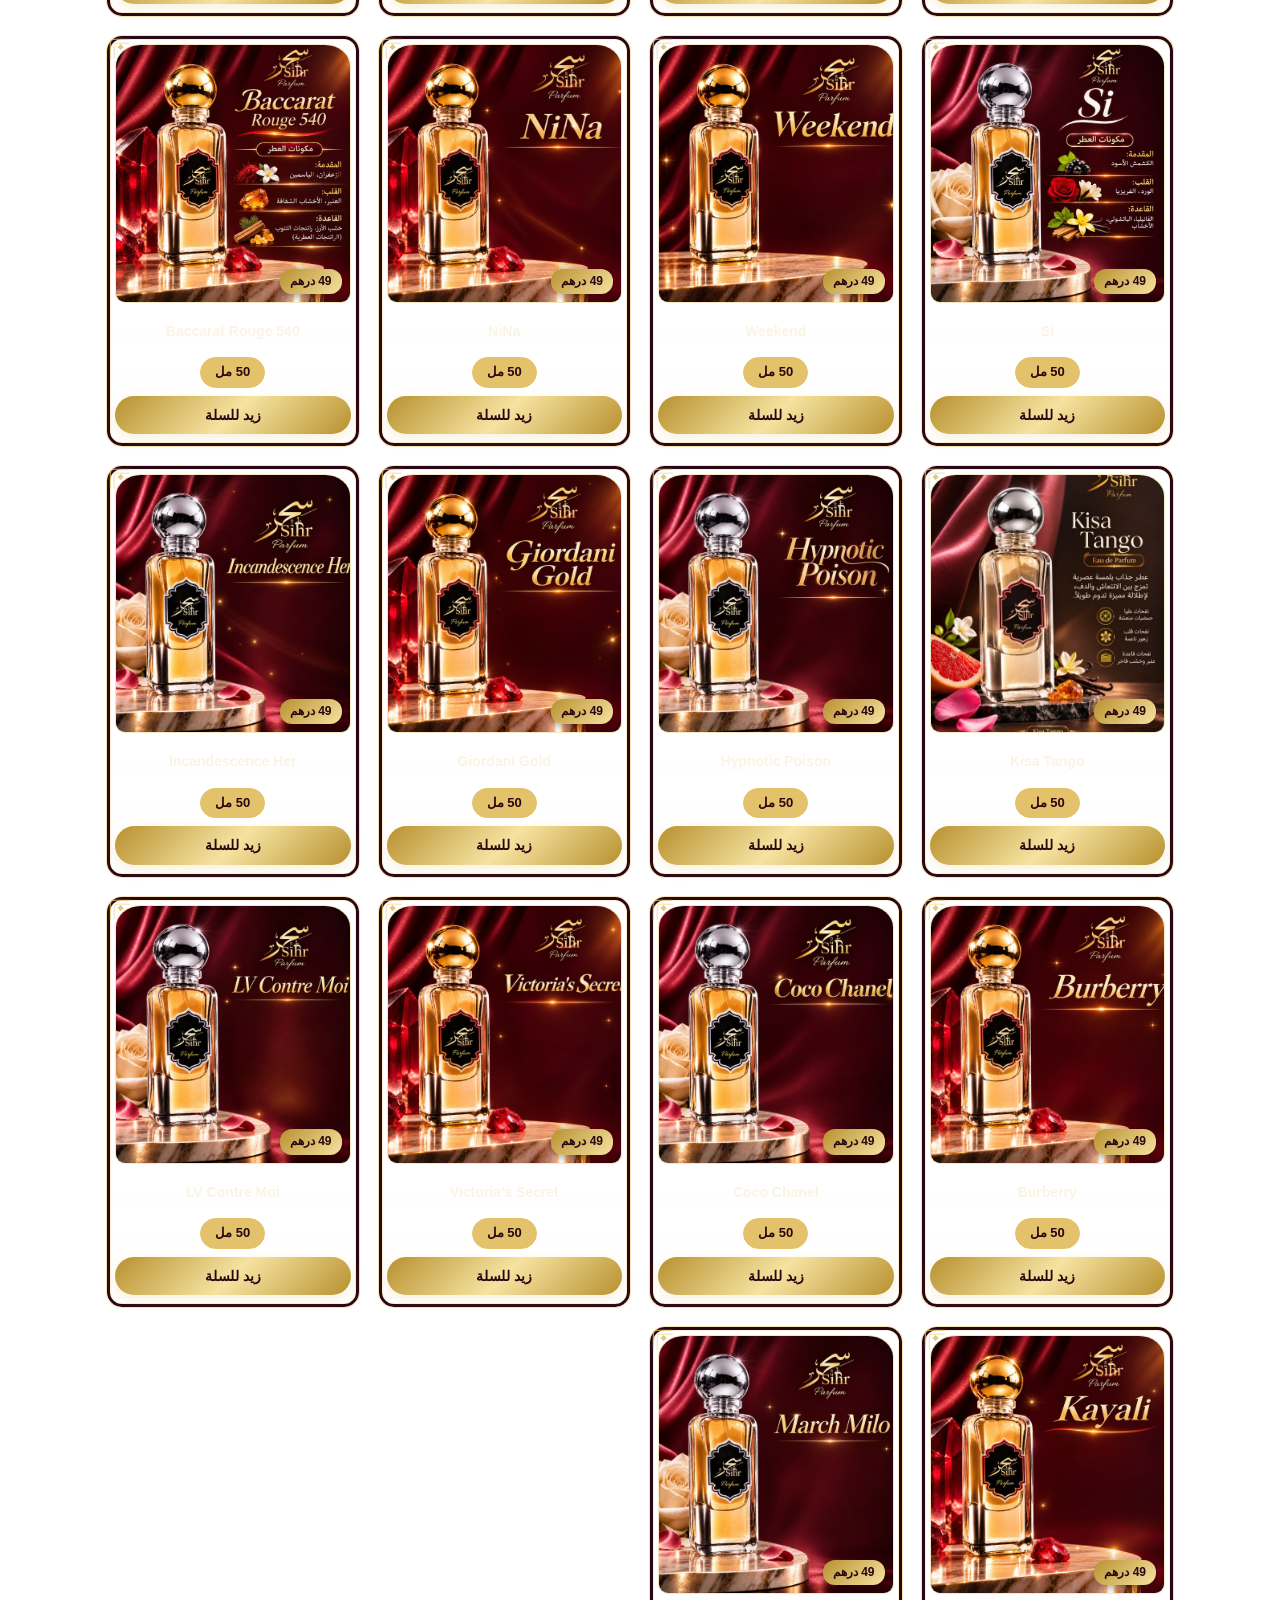
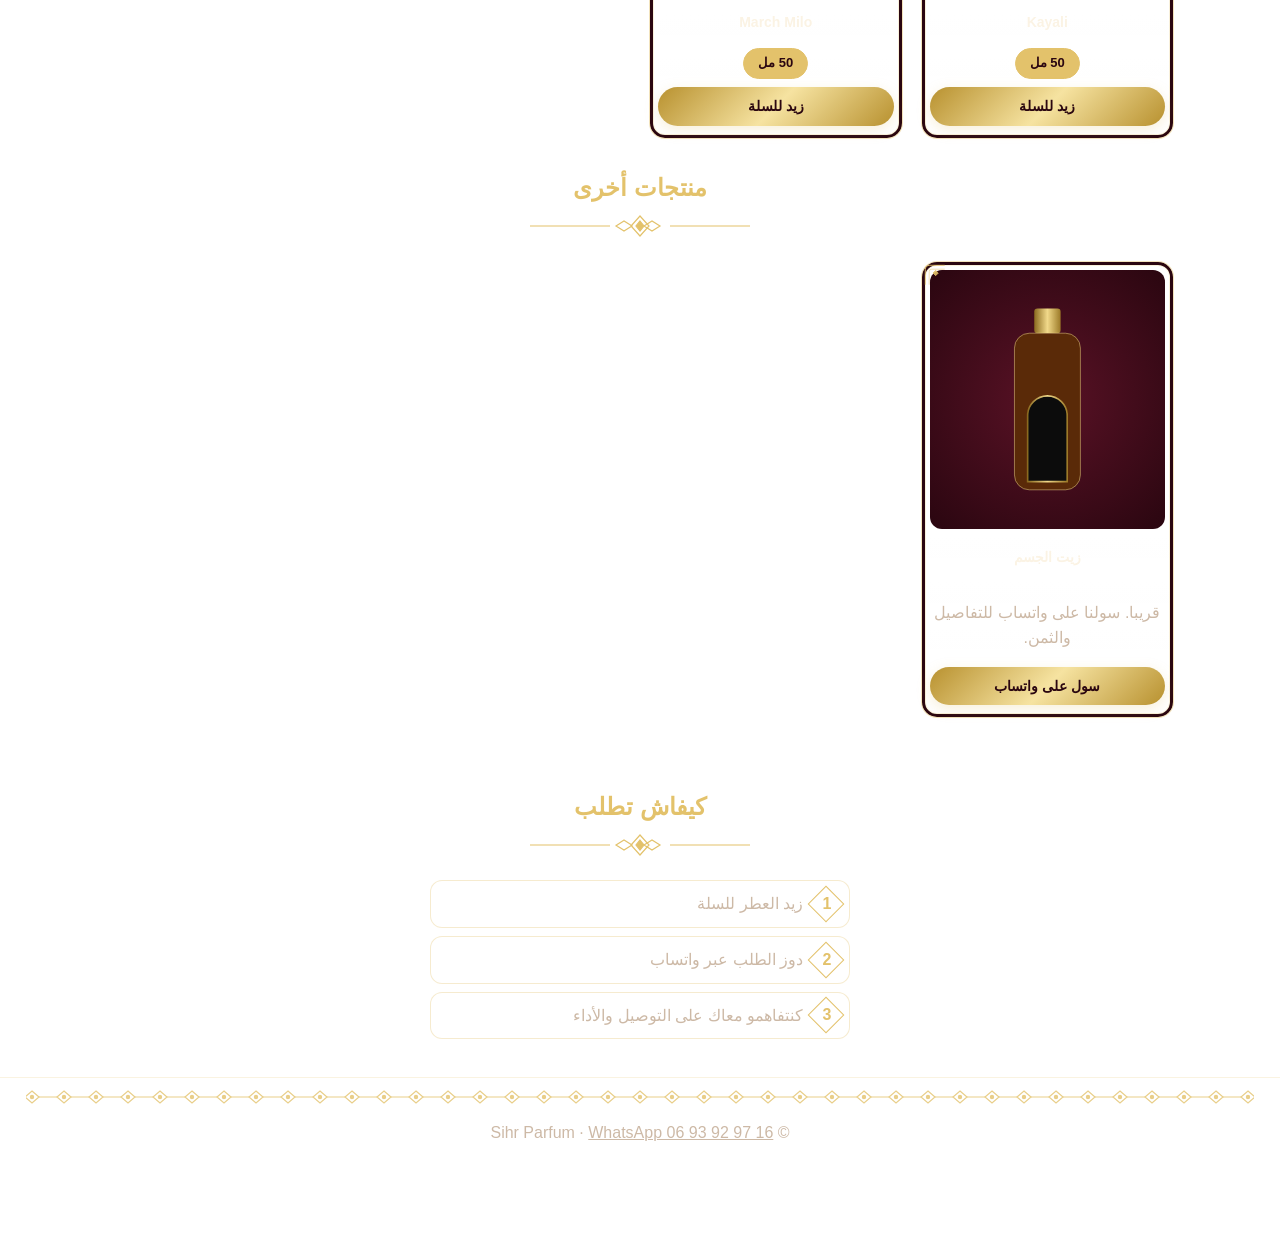
==== commit a460c33a: "Update index.html" ====
--- a/index.html
+++ b/index.html
@@ -21,7 +21,7 @@
 <section class="hero">
   <p class="eyebrow" data-i="eyebrow">عطور فاخرة</p>
   <h1 data-i="h1">اختار سحرك</h1>
-  <p class="sub" data-i="sub">عطور في قارورة 50 مل أو 20 مل. الثمن 49 درهم فقط للحجمين.</p>
+  <p class="sub" data-i="sub">عطور في قارورة 50 مل. الثمن 49 درهم فقط.</p>
   <div class="carousel"><div id="hero" class="slides"></div><div id="dots" class="dots"></div></div>
   <a class="btn" href="#shop" data-i="shop">شوف العطور</a>
 </section>
--- a/style.css
+++ b/style.css
@@ -104,3 +104,30 @@
 .media img,.dart img{width:100%;height:auto;display:block}
 .media img{aspect-ratio:1/1.1;object-fit:cover}
 .slide img{max-width:100%}
+
+/* v3 moroccan ornaments */
+:root{--star:url("data:image/svg+xml,%3Csvg xmlns='http://www.w3.org/2000/svg' width='48' height='48' viewBox='0 0 48 48'%3E%3Cg fill='none' stroke='%23e3c26b' stroke-width='1'%3E%3Crect x='10' y='10' width='28' height='28'/%3E%3Crect x='10' y='10' width='28' height='28' transform='rotate%2845 24 24%29'/%3E%3Ccircle cx='24' cy='24' r='5'/%3E%3Cpath d='M0 0L10 10M48 0L38 10M0 48L10 38M48 48L38 38'/%3E%3C/g%3E%3C/svg%3E");--band:url("data:image/svg+xml,%3Csvg xmlns='http://www.w3.org/2000/svg' width='32' height='14' viewBox='0 0 32 14'%3E%3Cg fill='none' stroke='%23e3c26b' stroke-width='1.2'%3E%3Cpath d='M16 1L23 7L16 13L9 7Z'/%3E%3Ccircle cx='16' cy='7' r='1.6' fill='%23e3c26b'/%3E%3Cpath d='M0 7H9M23 7H32'/%3E%3C/g%3E%3C/svg%3E");--divd:url("data:image/svg+xml,%3Csvg xmlns='http://www.w3.org/2000/svg' width='220' height='22' viewBox='0 0 220 22'%3E%3Cg fill='none' stroke='%23e3c26b' stroke-width='1.2'%3E%3Cpath d='M0 11H80M140 11H220'/%3E%3Cpath d='M110 1L119 11L110 21L101 11Z'/%3E%3Cpath d='M110 6L114 11L110 16L106 11Z' fill='%23e3c26b'/%3E%3Cpath d='M88 11l8-5 8 5-8 5zM116 11l8-5 8 5-8 5z' transform='translate%28-2 0%29'/%3E%3C/g%3E%3C/svg%3E");--arch:url("data:image/svg+xml,%3Csvg xmlns='http://www.w3.org/2000/svg' width='90' height='70' viewBox='0 0 90 70'%3E%3Cg fill='none' stroke='%23e3c26b' stroke-width='1.6'%3E%3Cpath d='M8 70V38C8 18 30 12 45 2C60 12 82 18 82 38V70'/%3E%3Cpath d='M18 70V40C18 25 34 21 45 13C56 21 72 25 72 40V70' stroke-width='1' opacity='.7'/%3E%3Cpath d='M45 30L51 38L45 46L39 38Z' fill='%23e3c26b'/%3E%3C/g%3E%3C/svg%3E");--corner:url("data:image/svg+xml,%3Csvg xmlns='http://www.w3.org/2000/svg' width='34' height='34' viewBox='0 0 34 34'%3E%3Cg fill='none' stroke='%23e3c26b' stroke-width='1.5'%3E%3Cpath d='M2 32V8Q2 2 8 2H32'/%3E%3Cpath d='M8 32V12Q8 8 12 8H32' opacity='.6'/%3E%3Cpath d='M14 14l4-4 4 4-4 4z' fill='%23e3c26b'/%3E%3C/g%3E%3C/svg%3E")}
+body:before{content:"";position:fixed;inset:0;background:var(--star);opacity:.05;pointer-events:none;z-index:0}
+.top,.hero,.wrap,footer{position:relative;z-index:1}
+.top{z-index:5}
+.top:after{content:"";position:absolute;left:0;right:0;bottom:-8px;height:8px;background:var(--band) repeat-x center/auto 8px;opacity:.75;pointer-events:none}
+.hero:before{content:"";display:block;width:90px;height:70px;margin:0 auto 6px;background:var(--arch) no-repeat center/contain}
+.carousel:before,.carousel:after{content:"";position:absolute;width:34px;height:34px;background:var(--corner) no-repeat center/contain;z-index:2;pointer-events:none}
+.carousel:before{top:-8px;inset-inline-start:2px}
+.carousel:after{top:-8px;inset-inline-end:2px;transform:scaleX(-1)}
+[dir=rtl] .carousel:after{transform:none}
+[dir=rtl] .carousel:before{transform:scaleX(-1)}
+.slides{border:1.5px solid rgba(227,194,107,.6);box-shadow:0 18px 50px rgba(0,0,0,.55),0 0 0 5px #2a0610,0 0 0 6px rgba(227,194,107,.45)}
+h2:after{width:220px;height:22px;background:var(--divd) no-repeat center/contain}
+.card{position:relative;border:1px solid rgba(227,194,107,.45);box-shadow:inset 0 0 0 3px #2a0610,inset 0 0 0 4px rgba(227,194,107,.25)}
+.card:before{content:"";position:absolute;top:2px;inset-inline-end:2px;width:22px;height:22px;background:var(--corner) no-repeat center/contain;z-index:2;pointer-events:none;opacity:.9;transform:scaleX(-1)}
+[dir=rtl] .card:before{transform:none}
+.media{border-radius:26px 26px 10px 10px/22px 22px 10px 10px;border:1px solid rgba(227,194,107,.4)}
+.media .badge{top:auto;bottom:8px}
+.how ol{list-style:none;padding:0;counter-reset:s;max-width:420px;margin:auto}
+.how li{counter-increment:s;position:relative;padding:10px 46px;margin:8px 0;border:1px solid var(--line);border-radius:12px;background:rgba(255,255,255,.03)}
+.how li:before{content:counter(s);position:absolute;top:50%;inset-inline-start:10px;transform:translateY(-50%) rotate(45deg);width:24px;height:24px;display:grid;place-items:center;border:1px solid var(--gold);color:var(--gold);font-size:0}
+.how li:after{content:counter(s);position:absolute;top:50%;inset-inline-start:10px;transform:translateY(-50%);width:24px;text-align:center;color:var(--gold);font-weight:700}
+footer:before{content:"";display:block;height:14px;margin:-14px 0 16px;background:var(--band) repeat-x center/auto 14px;opacity:.8}
+.panel{border-top:2px solid var(--gold)}
+.panel:before{content:"";display:block;height:14px;margin:0 0 8px;background:var(--band) repeat-x center/auto 12px;opacity:.7}
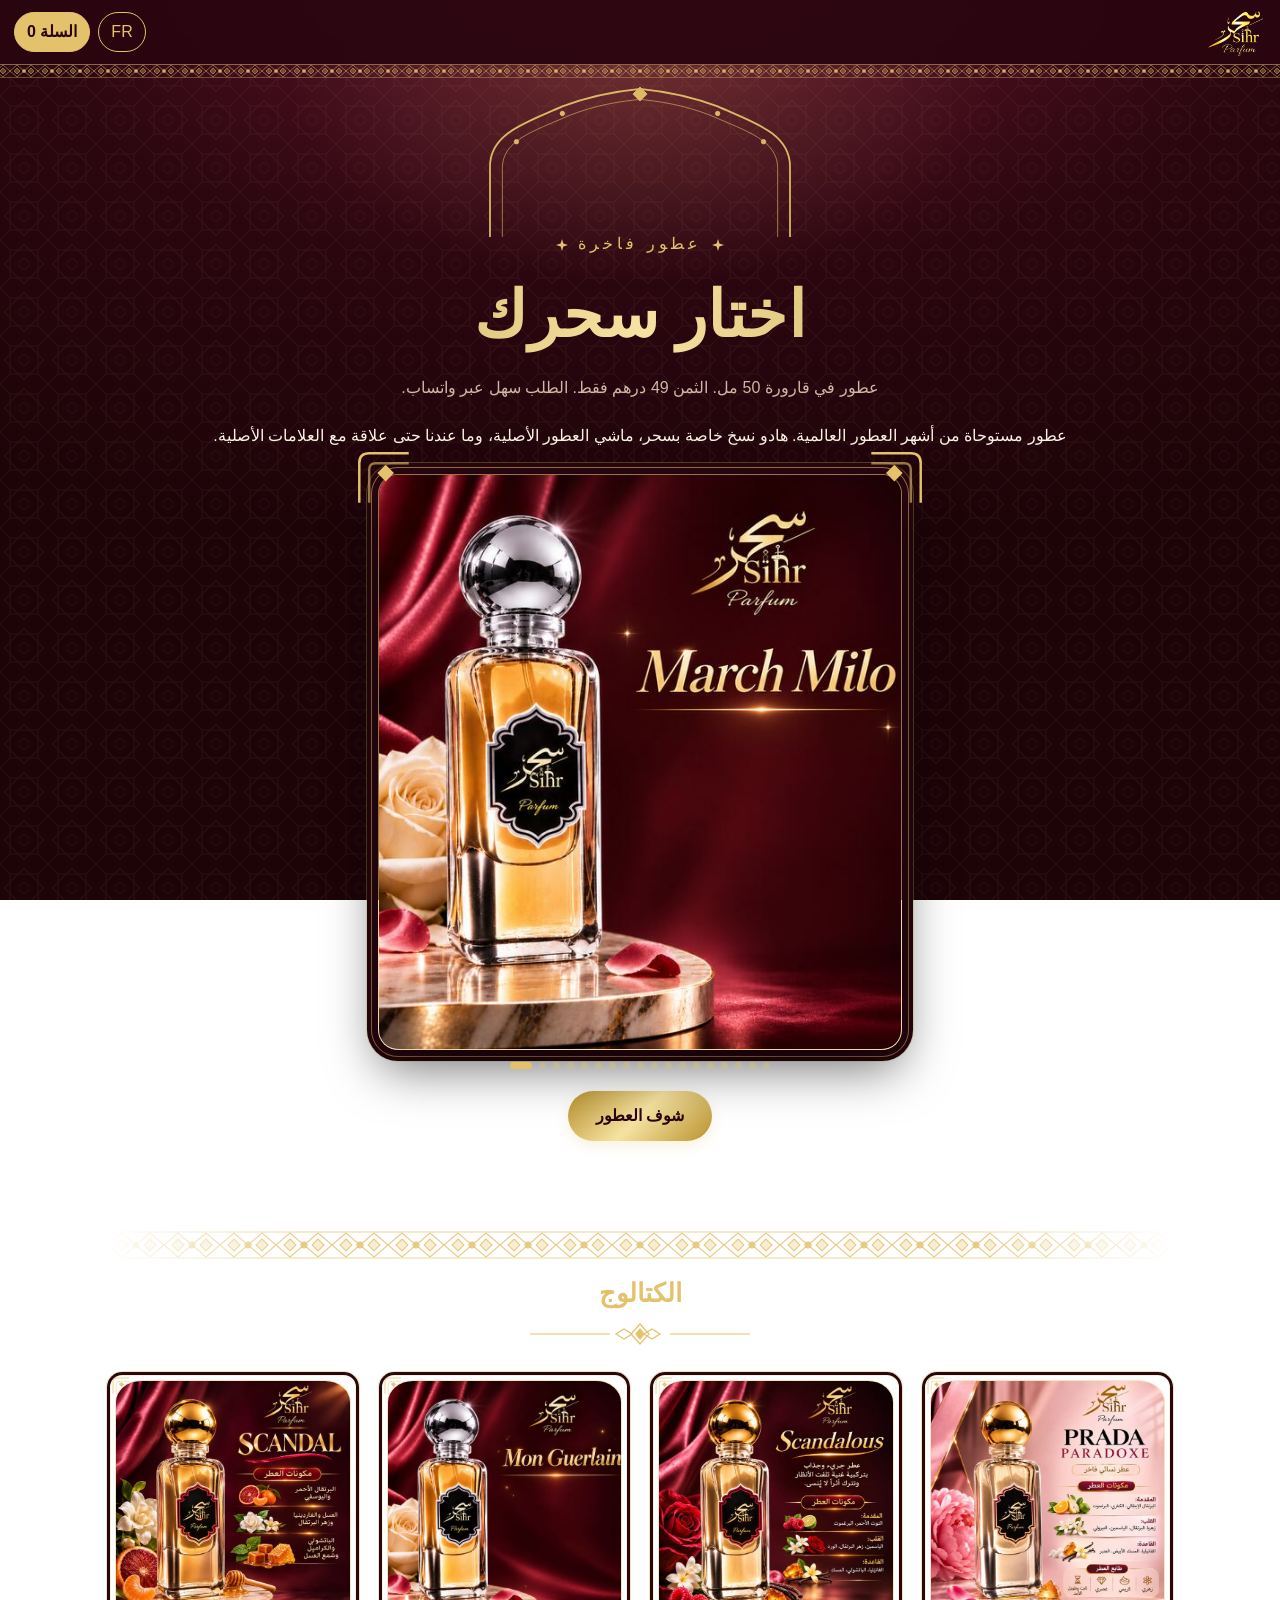
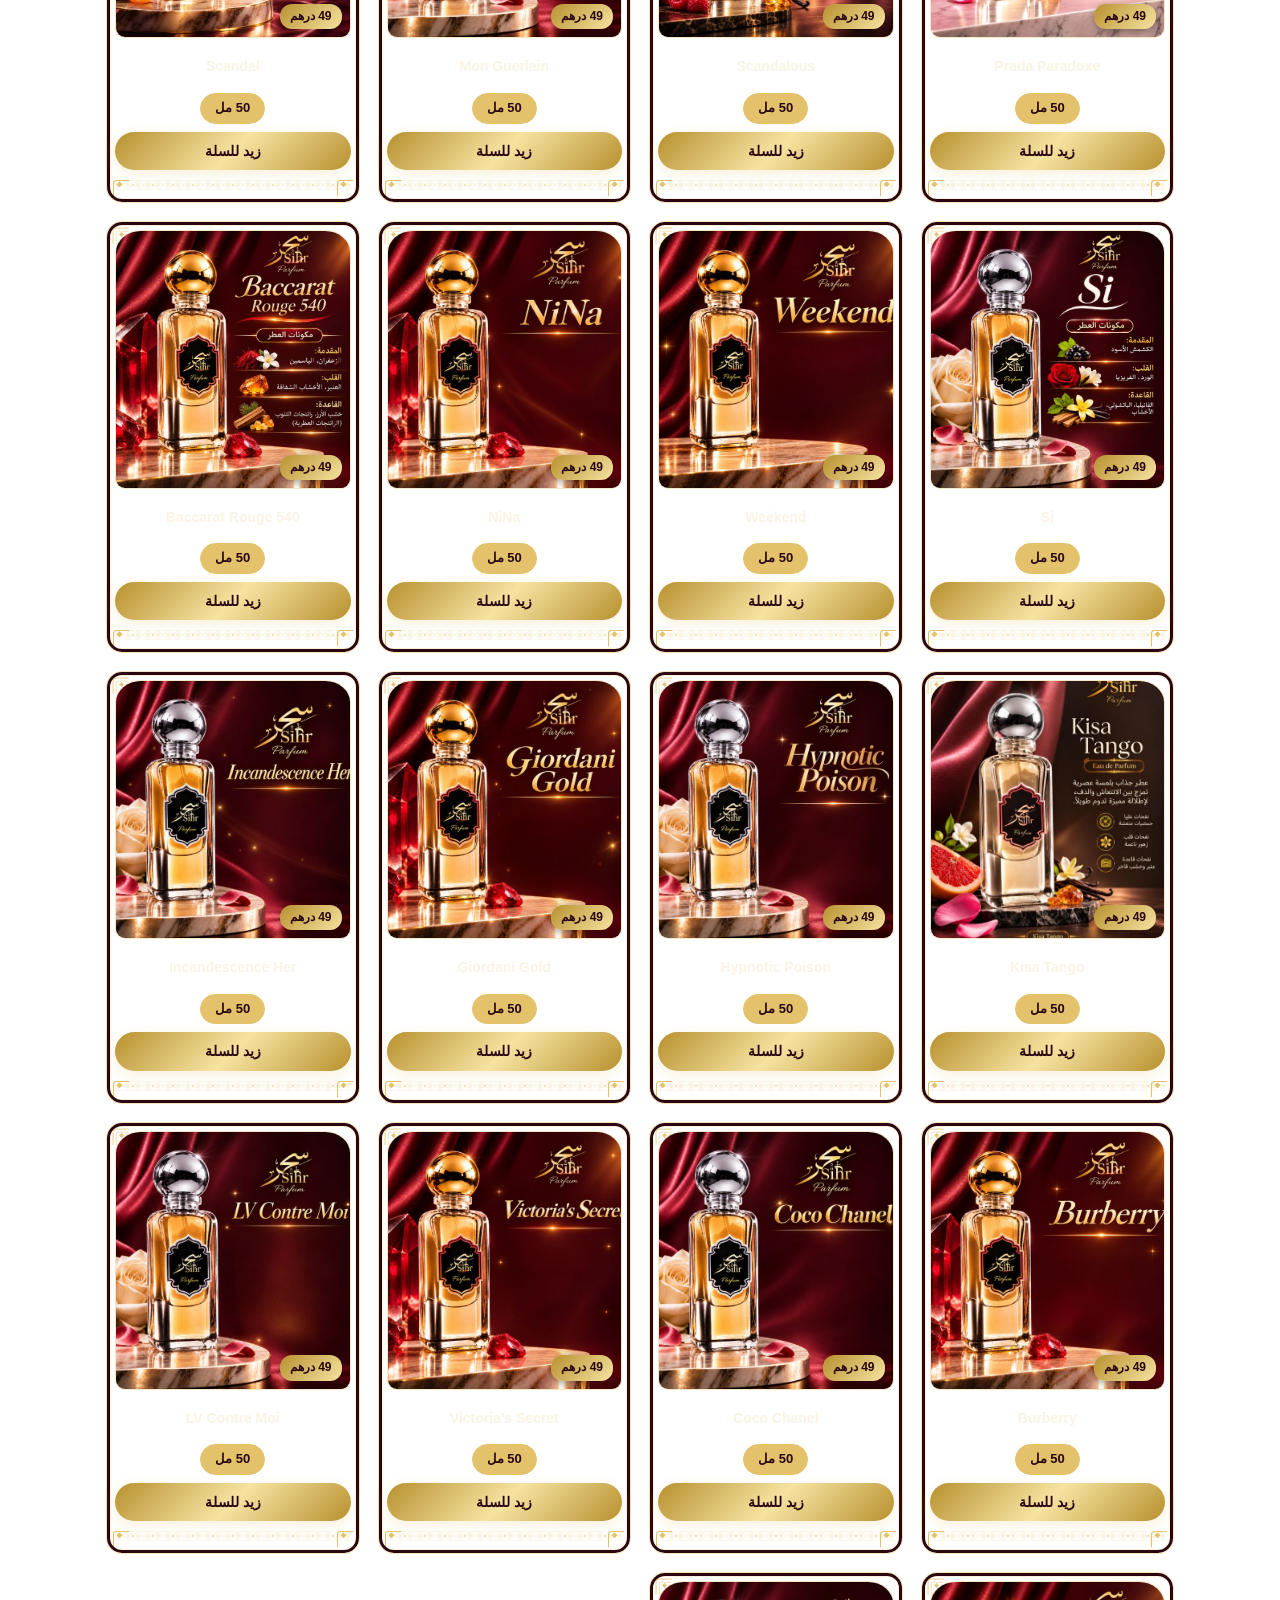
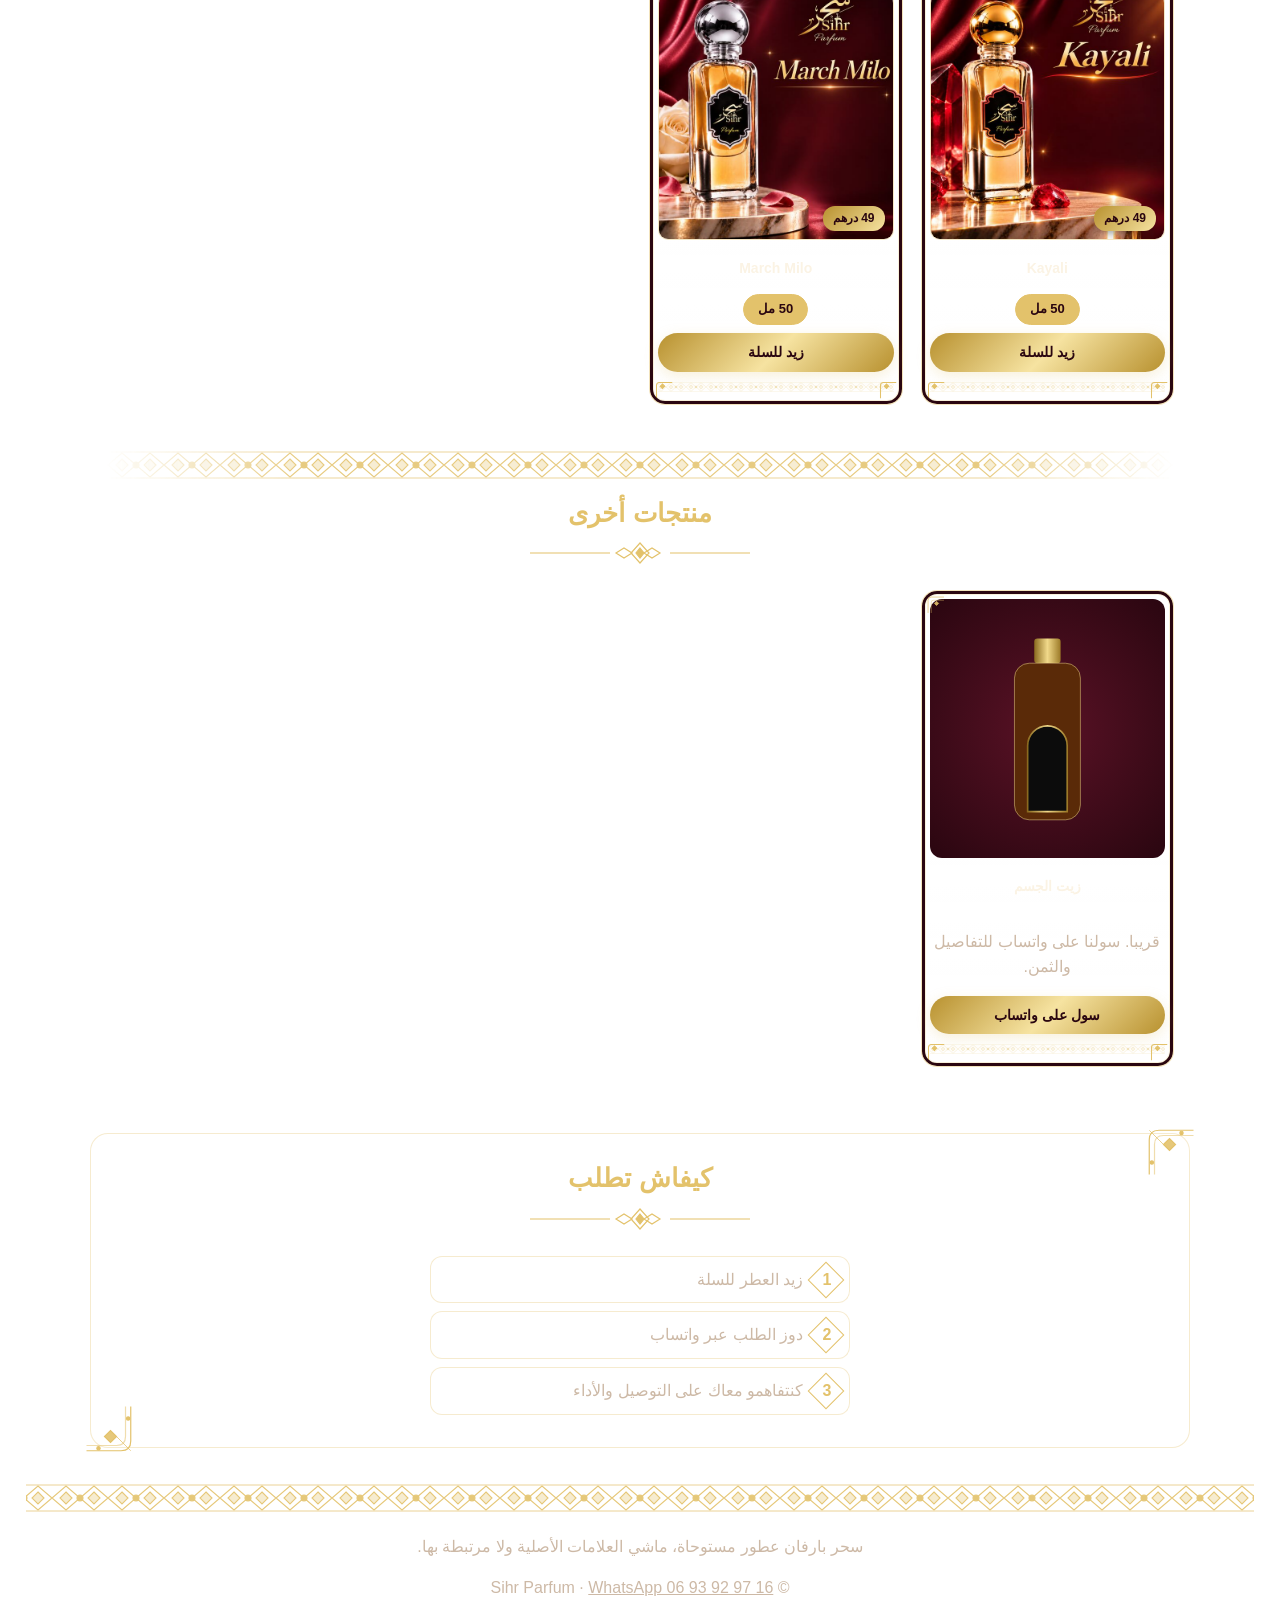
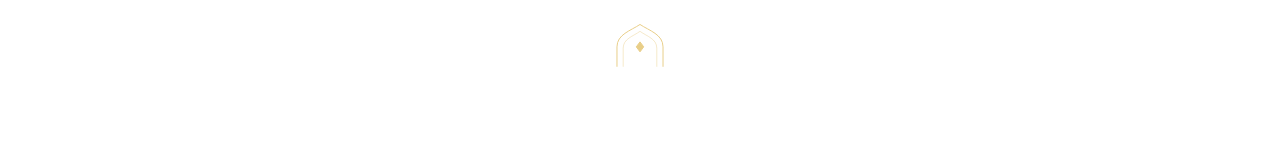
==== commit dec3fccf: "Add inspirational text to hero section and footer" ====
--- a/index.html
+++ b/index.html
@@ -22,6 +22,7 @@
   <p class="eyebrow" data-i="eyebrow">عطور فاخرة</p>
   <h1 data-i="h1">اختار سحرك</h1>
   <p class="sub" data-i="sub">عطور في قارورة 50 مل. الثمن 49 درهم فقط.</p>
+  <p class="insp" data-i="insp">عطور مستوحاة من أشهر العطور العالمية. هادو نسخ خاصة بسحر، ماشي العطور الأصلية، وما عندنا حتى علاقة مع العلامات الأصلية.</p>
   <div class="carousel"><div id="hero" class="slides"></div><div id="dots" class="dots"></div></div>
   <a class="btn" href="#shop" data-i="shop">شوف العطور</a>
 </section>
@@ -45,6 +46,7 @@
 </section>
 
 <footer>
+  <p class="insp small" data-i="inspF">سحر بارفان عطور مستوحاة، ماشي العلامات الأصلية ولا مرتبطة بها.</p>
   <p>© Sihr Parfum · <a id="waFoot" target="_blank" rel="noopener">WhatsApp 06 93 92 97 16</a></p>
 </footer>
 
--- a/style.css
+++ b/style.css
@@ -131,3 +131,33 @@
 footer:before{content:"";display:block;height:14px;margin:-14px 0 16px;background:var(--band) repeat-x center/auto 14px;opacity:.8}
 .panel{border-top:2px solid var(--gold)}
 .panel:before{content:"";display:block;height:14px;margin:0 0 8px;background:var(--band) repeat-x center/auto 12px;opacity:.7}
+
+/* v4 richer ornaments */
+:root{--strip:url("data:image/svg+xml,%3Csvg xmlns='http://www.w3.org/2000/svg' width='56' height='28' viewBox='0 0 56 28'%3E%3Cg fill='none' stroke='%23e3c26b' stroke-width='1.1'%3E%3Cpath d='M0 14L14 2L28 14L14 26Z'/%3E%3Cpath d='M28 14L42 2L56 14L42 26Z'/%3E%3Cpath d='M14 8L20 14L14 20L8 14ZM42 8L48 14L42 20L36 14Z' fill='%23e3c26b' fill-opacity='.35'/%3E%3Ccircle cx='28' cy='14' r='3' fill='%23e3c26b'/%3E%3Cpath d='M0 1H56M0 27H56' stroke-width='.8'/%3E%3C/g%3E%3C/svg%3E");--star8:url("data:image/svg+xml,%3Csvg xmlns='http://www.w3.org/2000/svg' width='26' height='26' viewBox='0 0 26 26'%3E%3Cg fill='%23e3c26b'%3E%3Cpath d='M13 0L16 10L26 13L16 16L13 26L10 16L0 13L10 10Z'/%3E%3C/g%3E%3C/svg%3E");--bc:url("data:image/svg+xml,%3Csvg xmlns='http://www.w3.org/2000/svg' width='64' height='64' viewBox='0 0 64 64'%3E%3Cg fill='none' stroke='%23e3c26b' stroke-width='1.6'%3E%3Cpath d='M3 62V16Q3 3 16 3H62'/%3E%3Cpath d='M10 62V22Q10 10 22 10H62' opacity='.55'/%3E%3Cpath d='M3 3L30 30' stroke-width='1'/%3E%3Cpath d='M22 22l8-8 8 8-8 8z' fill='%23e3c26b' fill-opacity='.9'/%3E%3Ccircle cx='46' cy='6.5' r='2.2' fill='%23e3c26b'/%3E%3Ccircle cx='6.5' cy='46' r='2.2' fill='%23e3c26b'/%3E%3C/g%3E%3C/svg%3E");--sc:url("data:image/svg+xml,%3Csvg xmlns='http://www.w3.org/2000/svg' width='24' height='24' viewBox='0 0 24 24'%3E%3Cg fill='none' stroke='%23e3c26b' stroke-width='1.4'%3E%3Cpath d='M2 23V6Q2 2 6 2H23'/%3E%3Cpath d='M7 7l3-3 3 3-3 3z' fill='%23e3c26b'/%3E%3C/g%3E%3C/svg%3E");--bigarch:url("data:image/svg+xml,%3Csvg xmlns='http://www.w3.org/2000/svg' width='360' height='170' viewBox='0 0 360 170' preserveAspectRatio='xMidYMax meet'%3E%3Cg fill='none' stroke='%23e3c26b'%3E%3Cpath d='M10 170V90C10 52 52 40 92 22C128 8 160 4 180 2C200 4 232 8 268 22C308 40 350 52 350 90V170' stroke-width='2'/%3E%3Cpath d='M24 170V92C24 60 60 50 98 33C130 20 160 16 180 14C200 16 230 20 262 33C300 50 336 60 336 92V170' stroke-width='1' opacity='.7'/%3E%3Cpath d='M172 8L180 0L188 8L180 16Z' fill='%23e3c26b'/%3E%3Ccircle cx='92' cy='30' r='2.5' fill='%23e3c26b'/%3E%3Ccircle cx='268' cy='30' r='2.5' fill='%23e3c26b'/%3E%3Ccircle cx='40' cy='62' r='2.5' fill='%23e3c26b'/%3E%3Ccircle cx='320' cy='62' r='2.5' fill='%23e3c26b'/%3E%3C/g%3E%3C/svg%3E")}
+body:before{opacity:.075}
+.top:after{height:14px;bottom:-14px;background:var(--strip) repeat-x center/auto 14px;opacity:.9}
+.hero{padding-top:22px;background:radial-gradient(520px 320px at 50% 0,rgba(227,194,107,.16),transparent 70%)}
+.hero:before{width:min(360px,92vw);height:150px;background:var(--bigarch) no-repeat center bottom/contain;margin-bottom:-4px;opacity:.95}
+.eyebrow{margin-top:-6px}
+.eyebrow:before,.eyebrow:after{content:"";display:inline-block;width:12px;height:12px;margin:0 10px;vertical-align:middle;background:var(--star8) no-repeat center/contain}
+.carousel:before,.carousel:after{width:56px;height:56px;top:-14px}
+.carousel:before{inset-inline-start:-4px}.carousel:after{inset-inline-end:-4px}
+.carousel{padding:10px 18px 0}
+.slides{box-shadow:0 18px 50px rgba(0,0,0,.55),0 0 0 6px #2a0610,0 0 0 7px rgba(227,194,107,.6),0 0 0 11px #2a0610,0 0 0 12px rgba(227,194,107,.3)}
+h2{font-size:26px;margin:46px 0 20px}
+h2:before{content:"";display:block;width:100%;height:28px;margin:0 auto 14px;background:var(--strip) repeat-x center/auto 28px;opacity:.85;-webkit-mask:linear-gradient(90deg,transparent,#000 18%,#000 82%,transparent);mask:linear-gradient(90deg,transparent,#000 18%,#000 82%,transparent)}
+.card{background:var(--sc) no-repeat left 5px bottom 5px/18px,var(--sc) no-repeat right 5px bottom 5px/18px,linear-gradient(180deg,rgba(255,255,255,.07),rgba(255,255,255,.02))}
+.card:before{width:18px;height:18px;top:5px;inset-inline-end:5px}
+.card:after{content:"";display:block;height:10px;margin-top:10px;background:var(--strip) repeat-x center/auto 10px;opacity:.5}
+.how{position:relative;border:1px solid var(--line);border-radius:18px;margin:36px 16px;padding:18px 16px 24px;background:rgba(255,255,255,.02)}
+@media(min-width:1140px){.how{margin:36px auto}}
+.how:before,.how:after{content:"";position:absolute;width:48px;height:48px;background:var(--bc) no-repeat center/contain;pointer-events:none}
+.how:before{top:-6px;inset-inline-start:-6px}
+.how:after{bottom:-6px;inset-inline-end:-6px;transform:rotate(180deg)}
+.how h2{margin-top:6px}.how h2:before{display:none}
+footer{border-top:0;position:relative;padding-top:40px}
+footer:before{height:28px;margin:-40px 0 22px;background:var(--strip) repeat-x center/auto 28px;opacity:.9}
+footer:after{content:"";display:block;width:56px;height:56px;margin:14px auto 0;background:var(--arch) no-repeat center/contain;opacity:.8}
+.panel{background-image:var(--star);background-size:48px;background-color:var(--bg2)}
+.panel:before{height:22px;background-size:auto 20px}
+html,body{overflow-x:clip}
